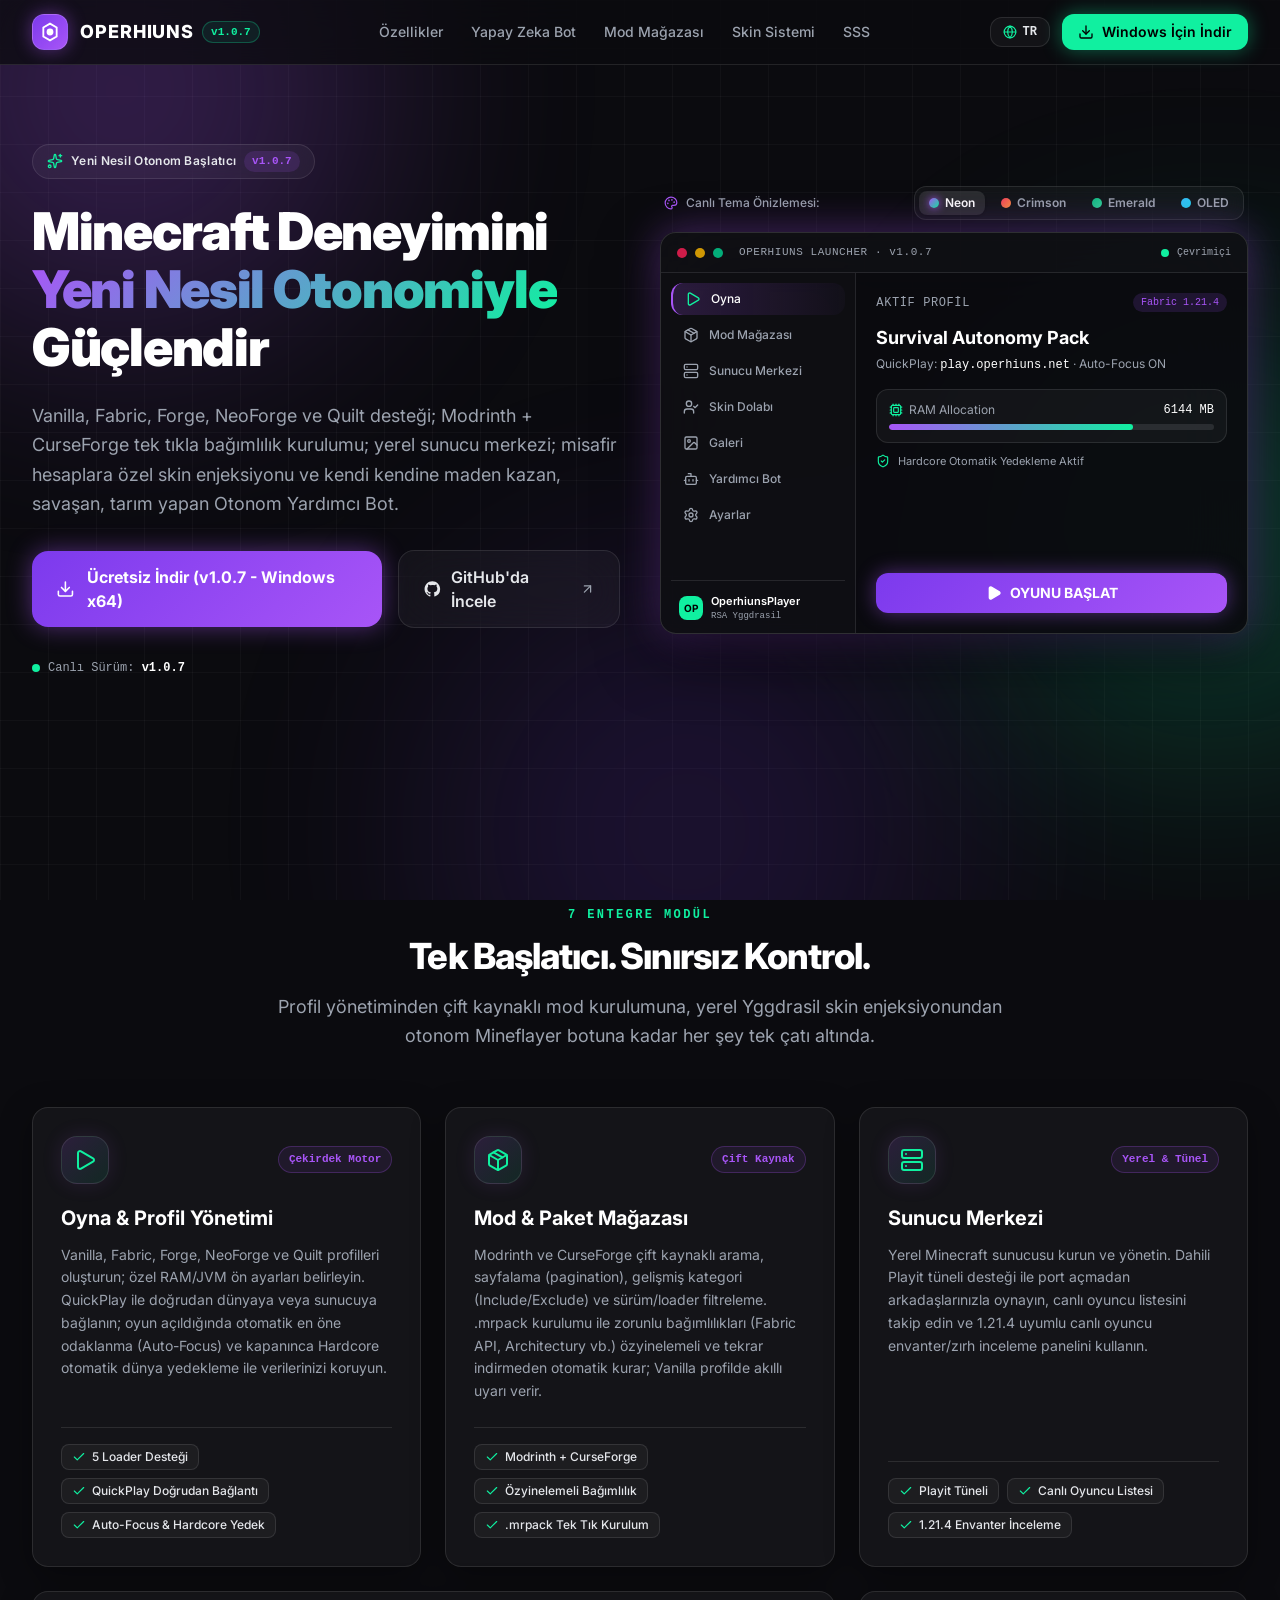
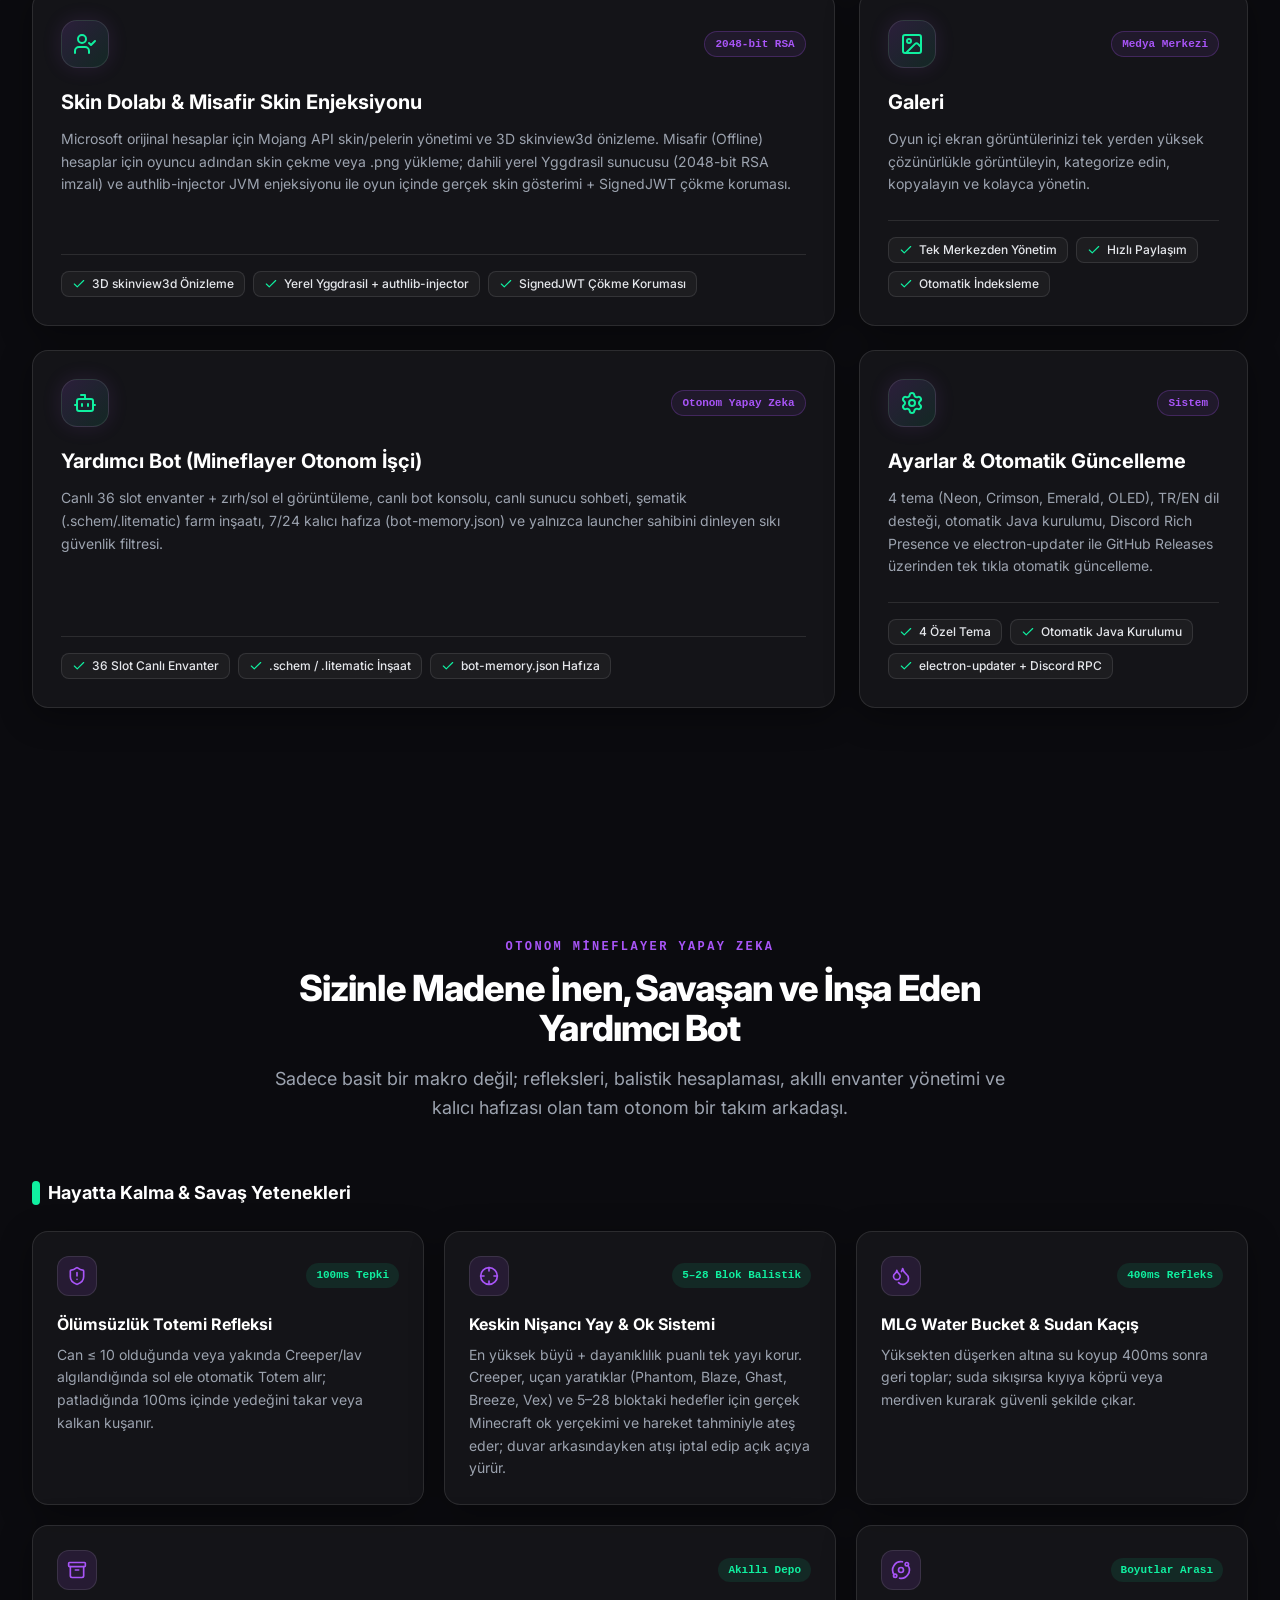
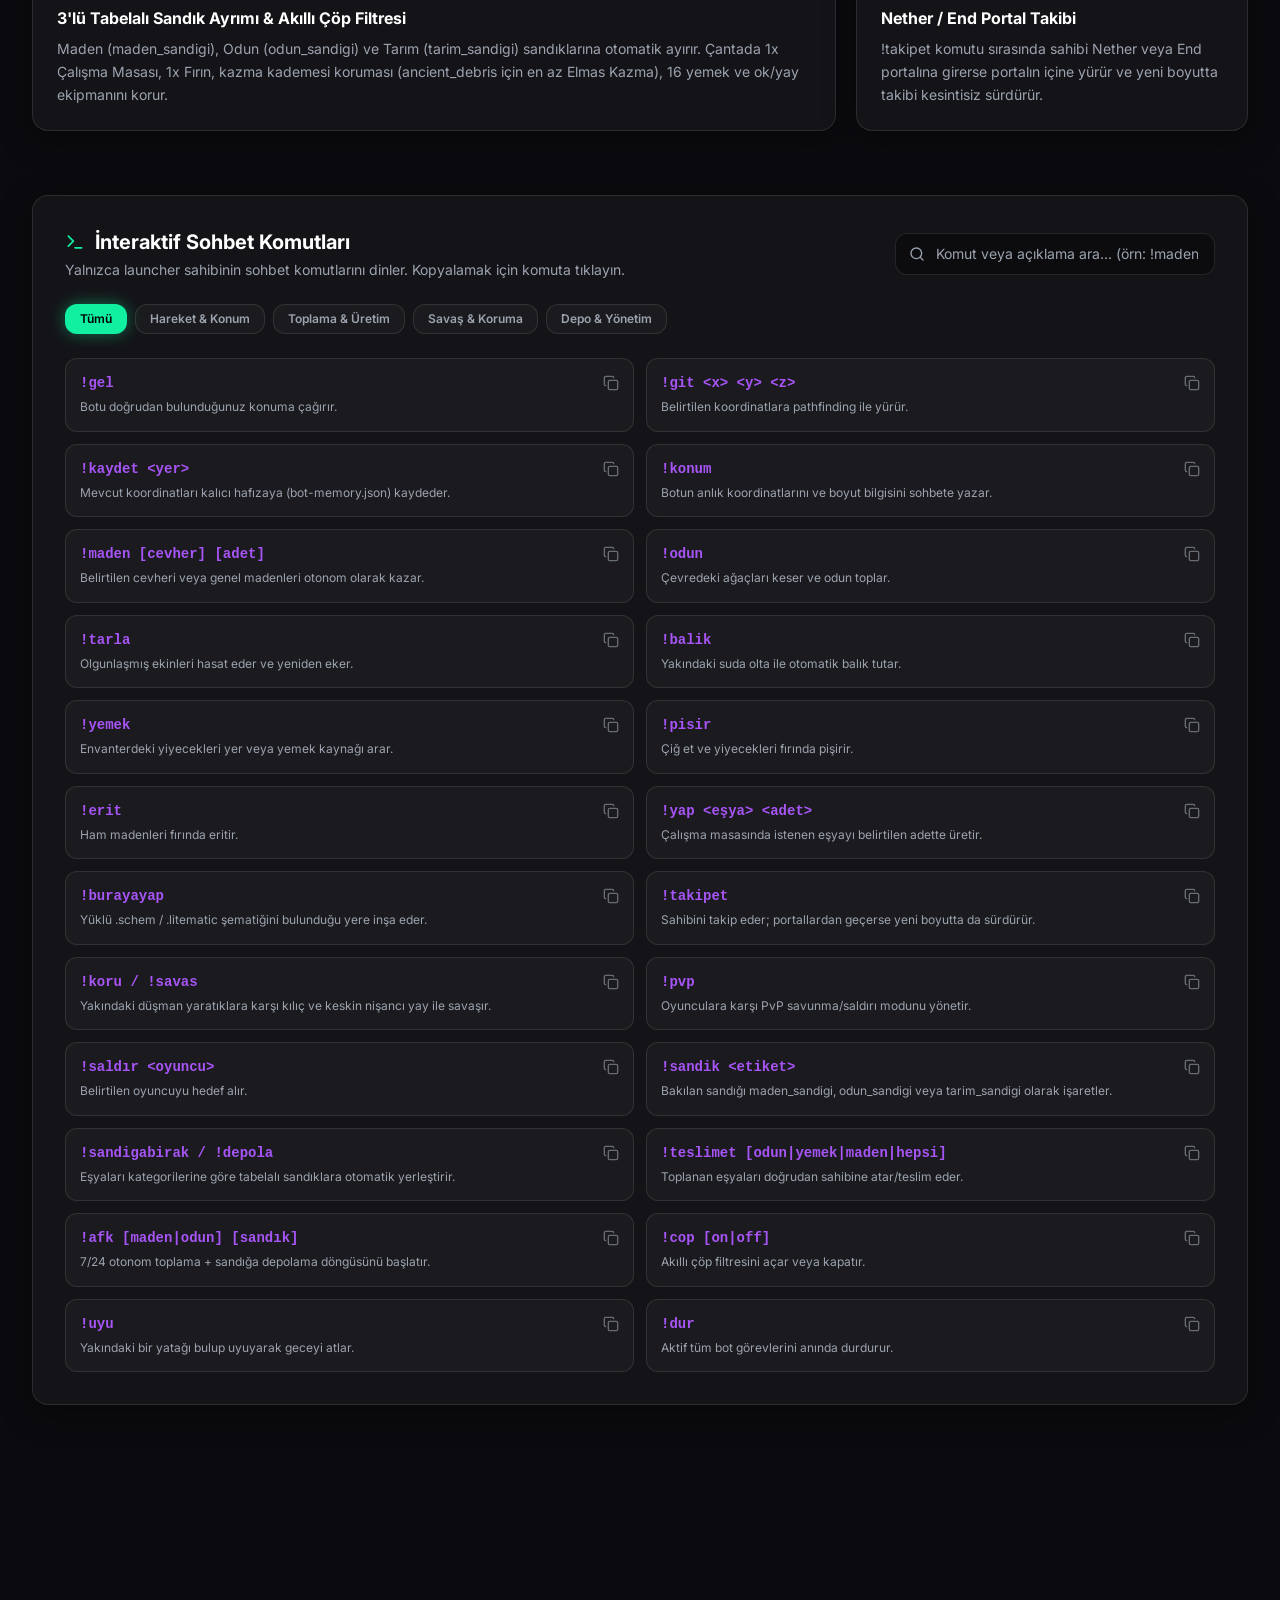
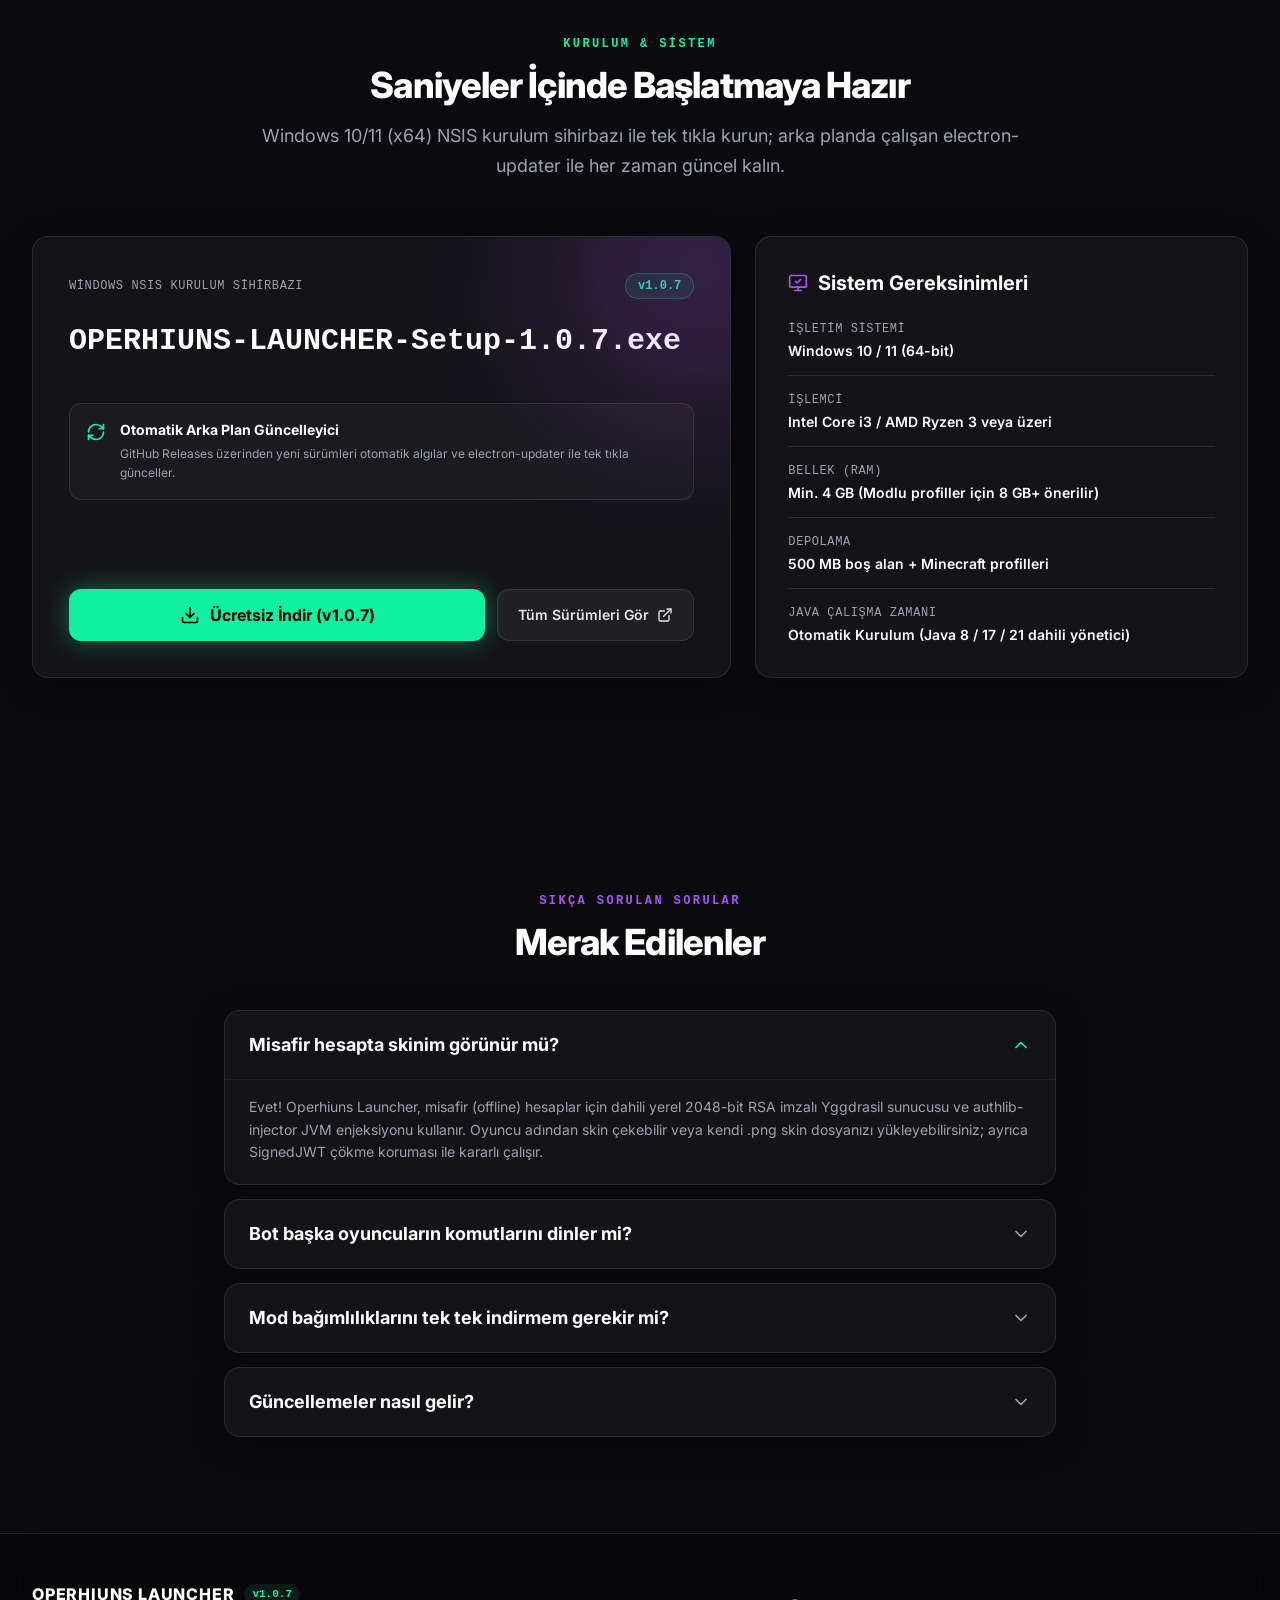
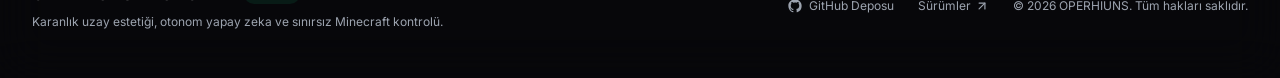
==== index.html @ 1cadab20 "Add files via upload" ====
<!doctype html>
<html lang="tr" class="dark scroll-smooth">
  <head>
    <meta charset="UTF-8" />
    <meta name="viewport" content="width=device-width, initial-scale=1.0" />
    <title>OPERHIUNS LAUNCHER v1.0.7 — Yeni Nesil Otonom Minecraft Başlatıcısı</title>
    <meta
      name="description"
      content="Vanilla, Fabric, Forge, NeoForge ve Quilt desteği; Modrinth + CurseForge tek tıkla kurulum; misafir skin enjeksiyonu ve otonom Mineflayer Yardımcı Bot."
    />
    <link rel="preconnect" href="https://fonts.googleapis.com" />
    <link rel="preconnect" href="https://fonts.gstatic.com" crossorigin />
    <link
      href="https://fonts.googleapis.com/css2?family=Inter:wght@400;500;600;700;800;900&family=JetBrains+Mono:wght@400;500;600;700&display=swap"
      rel="stylesheet"
    />
    <link
      rel="icon"
      type="image/svg+xml"
      href="data:image/svg+xml,<svg xmlns='http://www.w3.org/2000/svg' viewBox='0 0 64 64'><defs><linearGradient id='g' x1='0' y1='0' x2='1' y2='1'><stop offset='0%' stop-color='%237C3AED'/><stop offset='100%' stop-color='%2310F0A0'/></linearGradient></defs><rect width='64' height='64' rx='16' fill='%230B0B0F'/><path d='M32 12L50 22v20L32 52 14 42V22z' fill='none' stroke='url(%23g)' stroke-width='4'/><circle cx='32' cy='32' r='7' fill='%2310F0A0'/></svg>"
    />
    <script type="module" crossorigin src="./assets/index-CGaHD-RI.js"></script>
    <link rel="stylesheet" crossorigin href="./assets/index-538qF5gx.css">
  </head>
  <body class="bg-[#0B0B0F] text-[#E5E7EB] antialiased selection:bg-[#A855F7]/30 selection:text-white">
    <div id="root"></div>
  </body>
</html>
---- assets/index-538qF5gx.css ----
/*! tailwindcss v4.3.5 | MIT License | https://tailwindcss.com */
@layer properties{@supports (((-webkit-hyphens:none)) and (not (margin-trim:block))) or ((-moz-orient:inline) and (not (color:rgb(from red r g b)))){*,:before,:after,::backdrop{--tw-translate-x:0;--tw-translate-y:0;--tw-translate-z:0;--tw-rotate-x:initial;--tw-rotate-y:initial;--tw-rotate-z:initial;--tw-skew-x:initial;--tw-skew-y:initial;--tw-space-y-reverse:0;--tw-border-style:solid;--tw-leading:initial;--tw-font-weight:initial;--tw-tracking:initial;--tw-shadow:0 0 #0000;--tw-shadow-color:initial;--tw-shadow-alpha:100%;--tw-inset-shadow:0 0 #0000;--tw-inset-shadow-color:initial;--tw-inset-shadow-alpha:100%;--tw-ring-color:initial;--tw-ring-shadow:0 0 #0000;--tw-inset-ring-color:initial;--tw-inset-ring-shadow:0 0 #0000;--tw-ring-inset:initial;--tw-ring-offset-width:0px;--tw-ring-offset-color:#fff;--tw-ring-offset-shadow:0 0 #0000;--tw-blur:initial;--tw-brightness:initial;--tw-contrast:initial;--tw-grayscale:initial;--tw-hue-rotate:initial;--tw-invert:initial;--tw-opacity:initial;--tw-saturate:initial;--tw-sepia:initial;--tw-drop-shadow:initial;--tw-drop-shadow-color:initial;--tw-drop-shadow-alpha:100%;--tw-drop-shadow-size:initial;--tw-backdrop-blur:initial;--tw-backdrop-brightness:initial;--tw-backdrop-contrast:initial;--tw-backdrop-grayscale:initial;--tw-backdrop-hue-rotate:initial;--tw-backdrop-invert:initial;--tw-backdrop-opacity:initial;--tw-backdrop-saturate:initial;--tw-backdrop-sepia:initial;--tw-duration:initial;--tw-scale-x:1;--tw-scale-y:1;--tw-scale-z:1}}}@layer theme{:root,:host{--font-sans:-apple-system, BlinkMacSystemFont, "Segoe UI", Roboto, "Helvetica Neue", "Noto Sans", Arial, sans-serif, "Apple Color Emoji", "Segoe UI Emoji", "Segoe UI Symbol", "Noto Color Emoji";--font-mono:ui-monospace, SFMono-Regular, Menlo, Monaco, Consolas, "Liberation Mono", "Courier New", monospace;--color-amber-400:oklch(82.8% .189 84.429);--color-emerald-400:oklch(76.5% .177 163.223);--color-purple-500:oklch(62.7% .265 303.9);--color-rose-500:oklch(64.5% .246 16.439);--color-black:#000;--color-white:#fff;--spacing:.25rem;--container-2xl:42rem;--container-3xl:48rem;--container-4xl:56rem;--container-7xl:80rem;--text-xs:.75rem;--text-xs--line-height:calc(1 / .75);--text-sm:.875rem;--text-sm--line-height:calc(1.25 / .875);--text-base:1rem;--text-base--line-height:calc(1.5 / 1);--text-lg:1.125rem;--text-lg--line-height:calc(1.75 / 1.125);--text-xl:1.25rem;--text-xl--line-height:calc(1.75 / 1.25);--text-2xl:1.5rem;--text-2xl--line-height:calc(2 / 1.5);--text-3xl:1.875rem;--text-3xl--line-height:calc(2.25 / 1.875);--text-4xl:2.25rem;--text-4xl--line-height:calc(2.5 / 2.25);--text-5xl:3rem;--text-5xl--line-height:1;--font-weight-medium:500;--font-weight-semibold:600;--font-weight-bold:700;--font-weight-extrabold:800;--font-weight-black:900;--tracking-tight:-.025em;--tracking-wide:.025em;--tracking-wider:.05em;--leading-relaxed:1.625;--radius-lg:.5rem;--radius-xl:.75rem;--radius-2xl:1rem;--animate-pulse:pulse 2s cubic-bezier(.4, 0, .6, 1) infinite;--blur-md:12px;--blur-xl:24px;--blur-2xl:40px;--default-transition-duration:.15s;--default-transition-timing-function:cubic-bezier(.4, 0, .2, 1);--default-font-family:var(--font-sans);--default-mono-font-family:var(--font-mono)}}@layer base{*,:after,:before,::backdrop{box-sizing:border-box;border:0 solid;margin:0;padding:0}::file-selector-button{box-sizing:border-box;border:0 solid;margin:0;padding:0}html,:host{-webkit-text-size-adjust:100%;tab-size:4;line-height:1.5;font-family:var(--default-font-family,-apple-system, BlinkMacSystemFont, "Segoe UI", Roboto, "Helvetica Neue", "Noto Sans", Arial, sans-serif, "Apple Color Emoji", "Segoe UI Emoji", "Segoe UI Symbol", "Noto Color Emoji");font-feature-settings:var(--default-font-feature-settings,normal);font-variation-settings:var(--default-font-variation-settings,normal);-webkit-tap-highlight-color:transparent}hr{height:0;color:inherit;border-top-width:1px}abbr:where([title]){-webkit-text-decoration:underline dotted;text-decoration:underline dotted}h1,h2,h3,h4,h5,h6{font-size:inherit;font-weight:inherit}a{color:inherit;-webkit-text-decoration:inherit;-webkit-text-decoration:inherit;-webkit-text-decoration:inherit;-webkit-text-decoration:inherit;text-decoration:inherit}b,strong{font-weight:bolder}code,kbd,samp,pre{font-family:var(--default-mono-font-family,ui-monospace, SFMono-Regular, Menlo, Monaco, Consolas, "Liberation Mono", "Courier New", monospace);font-feature-settings:var(--default-mono-font-feature-settings,normal);font-variation-settings:var(--default-mono-font-variation-settings,normal);font-size:1em}small{font-size:80%}sub,sup{vertical-align:baseline;font-size:75%;line-height:0;position:relative}sub{bottom:-.25em}sup{top:-.5em}table{text-indent:0;border-color:inherit;border-collapse:collapse}:-moz-focusring:where(:not(iframe)){outline:auto}progress{vertical-align:baseline}summary{display:list-item}ol,ul,menu{list-style:none}img,svg,video,canvas,audio,iframe,embed,object{vertical-align:middle;display:block}img,video{max-width:100%;height:auto}button,input,select,optgroup,textarea{font:inherit;font-feature-settings:inherit;font-variation-settings:inherit;letter-spacing:inherit;color:inherit;opacity:1;background-color:#0000;border-radius:0}::file-selector-button{font:inherit;font-feature-settings:inherit;font-variation-settings:inherit;letter-spacing:inherit;color:inherit;opacity:1;background-color:#0000;border-radius:0}:where(select:is([multiple],[size])) optgroup{font-weight:bolder}:where(select:is([multiple],[size])) optgroup option{padding-inline-start:20px}::file-selector-button{margin-inline-end:4px}::placeholder{opacity:1}@supports (not ((-webkit-appearance:-apple-pay-button))) or (contain-intrinsic-size:1px){::placeholder{color:currentColor}@supports (color:color-mix(in lab, red, red)){::placeholder{color:color-mix(in oklab, currentcolor 50%, transparent)}}}textarea{resize:vertical}::-webkit-search-decoration{-webkit-appearance:none}::-webkit-date-and-time-value{min-height:1lh;text-align:inherit}::-webkit-datetime-edit{display:inline-flex}::-webkit-datetime-edit-fields-wrapper{padding:0}::-webkit-datetime-edit{padding-block:0}::-webkit-datetime-edit-year-field{padding-block:0}::-webkit-datetime-edit-month-field{padding-block:0}::-webkit-datetime-edit-day-field{padding-block:0}::-webkit-datetime-edit-hour-field{padding-block:0}::-webkit-datetime-edit-minute-field{padding-block:0}::-webkit-datetime-edit-second-field{padding-block:0}::-webkit-datetime-edit-millisecond-field{padding-block:0}::-webkit-datetime-edit-meridiem-field{padding-block:0}::-webkit-calendar-picker-indicator{line-height:1}:-moz-ui-invalid{box-shadow:none}button,input:where([type=button],[type=reset],[type=submit]){appearance:button}::file-selector-button{appearance:button}::-webkit-inner-spin-button{height:auto}::-webkit-outer-spin-button{height:auto}[hidden]:where(:not([hidden=until-found])){display:none!important}:root{--lightningcss-light: ;--lightningcss-dark:initial;color-scheme:dark;font-family:Inter,Segoe UI,system-ui,-apple-system,sans-serif}code,pre,.font-mono{font-family:JetBrains Mono,ui-monospace,SFMono-Regular,Menlo,Monaco,Consolas,monospace}body{color:#e5e7eb;background-color:#0b0b0f;overflow-x:hidden}}@layer components;@layer utilities{.pointer-events-none{pointer-events:none}.visible{visibility:visible}.absolute{position:absolute}.fixed{position:fixed}.relative{position:relative}.inset-0{inset:0}.inset-x-0{inset-inline:0}.-top-24{top:calc(var(--spacing) * -24)}.-top-40{top:calc(var(--spacing) * -40)}.top-0{top:0}.top-1\/2{top:50%}.top-1\/3{top:33.3333%}.-right-24{right:calc(var(--spacing) * -24)}.-right-40{right:calc(var(--spacing) * -40)}.-bottom-48{bottom:calc(var(--spacing) * -48)}.-left-32{left:calc(var(--spacing) * -32)}.left-1\/3{left:33.3333%}.left-3\.5{left:calc(var(--spacing) * 3.5)}.z-0{z-index:0}.z-10{z-index:10}.z-50{z-index:50}.col-span-4{grid-column:span 4/span 4}.col-span-8{grid-column:span 8/span 8}.mx-auto{margin-inline:auto}.mt-0\.5{margin-top:calc(var(--spacing) * .5)}.mt-1{margin-top:var(--spacing)}.mt-2{margin-top:calc(var(--spacing) * 2)}.mt-3{margin-top:calc(var(--spacing) * 3)}.mt-4{margin-top:calc(var(--spacing) * 4)}.mt-auto{margin-top:auto}.mb-1{margin-bottom:var(--spacing)}.mb-1\.5{margin-bottom:calc(var(--spacing) * 1.5)}.mb-2{margin-bottom:calc(var(--spacing) * 2)}.mb-3{margin-bottom:calc(var(--spacing) * 3)}.mb-4{margin-bottom:calc(var(--spacing) * 4)}.mb-5{margin-bottom:calc(var(--spacing) * 5)}.mb-6{margin-bottom:calc(var(--spacing) * 6)}.mb-8{margin-bottom:calc(var(--spacing) * 8)}.mb-12{margin-bottom:calc(var(--spacing) * 12)}.mb-14{margin-bottom:calc(var(--spacing) * 14)}.mb-16{margin-bottom:calc(var(--spacing) * 16)}.ml-2{margin-left:calc(var(--spacing) * 2)}.block{display:block}.flex{display:flex}.grid{display:grid}.hidden{display:none}.inline-flex{display:inline-flex}.h-1\.5{height:calc(var(--spacing) * 1.5)}.h-2{height:calc(var(--spacing) * 2)}.h-2\.5{height:calc(var(--spacing) * 2.5)}.h-3\.5{height:calc(var(--spacing) * 3.5)}.h-4{height:calc(var(--spacing) * 4)}.h-5{height:calc(var(--spacing) * 5)}.h-6{height:calc(var(--spacing) * 6)}.h-9{height:calc(var(--spacing) * 9)}.h-10{height:calc(var(--spacing) * 10)}.h-12{height:calc(var(--spacing) * 12)}.h-16{height:calc(var(--spacing) * 16)}.h-64{height:calc(var(--spacing) * 64)}.h-\[460px\]{height:460px}.h-\[500px\]{height:500px}.h-\[520px\]{height:520px}.h-full{height:100%}.min-h-\[360px\]{min-height:360px}.min-h-screen{min-height:100vh}.w-2{width:calc(var(--spacing) * 2)}.w-2\.5{width:calc(var(--spacing) * 2.5)}.w-3\.5{width:calc(var(--spacing) * 3.5)}.w-3\/4{width:75%}.w-4{width:calc(var(--spacing) * 4)}.w-5{width:calc(var(--spacing) * 5)}.w-6{width:calc(var(--spacing) * 6)}.w-9{width:calc(var(--spacing) * 9)}.w-10{width:calc(var(--spacing) * 10)}.w-12{width:calc(var(--spacing) * 12)}.w-64{width:calc(var(--spacing) * 64)}.w-\[460px\]{width:460px}.w-\[500px\]{width:500px}.w-\[520px\]{width:520px}.w-full{width:100%}.max-w-2xl{max-width:var(--container-2xl)}.max-w-3xl{max-width:var(--container-3xl)}.max-w-4xl{max-width:var(--container-4xl)}.max-w-7xl{max-width:var(--container-7xl)}.min-w-0{min-width:0}.flex-1{flex:1}.shrink-0{flex-shrink:0}.-translate-y-1\/2{--tw-translate-y:calc(calc(1 / 2 * 100%) * -1);translate:var(--tw-translate-x) var(--tw-translate-y)}.rotate-180{rotate:180deg}.transform{transform:var(--tw-rotate-x, ) var(--tw-rotate-y, ) var(--tw-rotate-z, ) var(--tw-skew-x, ) var(--tw-skew-y, )}.animate-pulse{animation:var(--animate-pulse)}.cursor-pointer{cursor:pointer}.scroll-mt-16{scroll-margin-top:calc(var(--spacing) * 16)}.scroll-mt-24{scroll-margin-top:calc(var(--spacing) * 24)}.grid-cols-1{grid-template-columns:repeat(1,minmax(0,1fr))}.grid-cols-2{grid-template-columns:repeat(2,minmax(0,1fr))}.grid-cols-12{grid-template-columns:repeat(12,minmax(0,1fr))}.flex-col{flex-direction:column}.flex-wrap{flex-wrap:wrap}.items-center{align-items:center}.items-start{align-items:flex-start}.items-stretch{align-items:stretch}.justify-between{justify-content:space-between}.justify-center{justify-content:center}.gap-1{gap:var(--spacing)}.gap-1\.5{gap:calc(var(--spacing) * 1.5)}.gap-2{gap:calc(var(--spacing) * 2)}.gap-2\.5{gap:calc(var(--spacing) * 2.5)}.gap-3{gap:calc(var(--spacing) * 3)}.gap-3\.5{gap:calc(var(--spacing) * 3.5)}.gap-4{gap:calc(var(--spacing) * 4)}.gap-5{gap:calc(var(--spacing) * 5)}.gap-6{gap:calc(var(--spacing) * 6)}.gap-7{gap:calc(var(--spacing) * 7)}.gap-12{gap:calc(var(--spacing) * 12)}:where(.space-y-1>:not(:last-child)){--tw-space-y-reverse:0;margin-block-start:calc(var(--spacing) * var(--tw-space-y-reverse));margin-block-end:calc(var(--spacing) * calc(1 - var(--tw-space-y-reverse)))}:where(.space-y-1\.5>:not(:last-child)){--tw-space-y-reverse:0;margin-block-start:calc(calc(var(--spacing) * 1.5) * var(--tw-space-y-reverse));margin-block-end:calc(calc(var(--spacing) * 1.5) * calc(1 - var(--tw-space-y-reverse)))}:where(.space-y-2>:not(:last-child)){--tw-space-y-reverse:0;margin-block-start:calc(calc(var(--spacing) * 2) * var(--tw-space-y-reverse));margin-block-end:calc(calc(var(--spacing) * 2) * calc(1 - var(--tw-space-y-reverse)))}:where(.space-y-2\.5>:not(:last-child)){--tw-space-y-reverse:0;margin-block-start:calc(calc(var(--spacing) * 2.5) * var(--tw-space-y-reverse));margin-block-end:calc(calc(var(--spacing) * 2.5) * calc(1 - var(--tw-space-y-reverse)))}:where(.space-y-3>:not(:last-child)){--tw-space-y-reverse:0;margin-block-start:calc(calc(var(--spacing) * 3) * var(--tw-space-y-reverse));margin-block-end:calc(calc(var(--spacing) * 3) * calc(1 - var(--tw-space-y-reverse)))}:where(.space-y-3\.5>:not(:last-child)){--tw-space-y-reverse:0;margin-block-start:calc(calc(var(--spacing) * 3.5) * var(--tw-space-y-reverse));margin-block-end:calc(calc(var(--spacing) * 3.5) * calc(1 - var(--tw-space-y-reverse)))}:where(.space-y-4>:not(:last-child)){--tw-space-y-reverse:0;margin-block-start:calc(calc(var(--spacing) * 4) * var(--tw-space-y-reverse));margin-block-end:calc(calc(var(--spacing) * 4) * calc(1 - var(--tw-space-y-reverse)))}:where(.space-y-6>:not(:last-child)){--tw-space-y-reverse:0;margin-block-start:calc(calc(var(--spacing) * 6) * var(--tw-space-y-reverse));margin-block-end:calc(calc(var(--spacing) * 6) * calc(1 - var(--tw-space-y-reverse)))}.gap-x-6{column-gap:calc(var(--spacing) * 6)}.gap-y-2{row-gap:calc(var(--spacing) * 2)}.truncate{text-overflow:ellipsis;white-space:nowrap;overflow:hidden}.overflow-hidden{overflow:hidden}.scroll-smooth{scroll-behavior:smooth}.rounded{border-radius:.25rem}.rounded-2xl{border-radius:var(--radius-2xl)}.rounded-full{border-radius:2147483647px}.rounded-lg{border-radius:var(--radius-lg)}.rounded-xl{border-radius:var(--radius-xl)}.border{border-style:var(--tw-border-style);border-width:1px}.border-t{border-top-style:var(--tw-border-style);border-top-width:1px}.border-r{border-right-style:var(--tw-border-style);border-right-width:1px}.border-b{border-bottom-style:var(--tw-border-style);border-bottom-width:1px}.border-transparent{border-color:#0000}.border-white\/5{border-color:#ffffff0d}@supports (color:color-mix(in lab, red, red)){.border-white\/5{border-color:color-mix(in oklab, var(--color-white) 5%, transparent)}}.border-white\/10{border-color:#ffffff1a}@supports (color:color-mix(in lab, red, red)){.border-white\/10{border-color:color-mix(in oklab, var(--color-white) 10%, transparent)}}.border-white\/15{border-color:#ffffff26}@supports (color:color-mix(in lab, red, red)){.border-white\/15{border-color:color-mix(in oklab, var(--color-white) 15%, transparent)}}.bg-\[\#0B0B0F\]{background-color:#0b0b0f}.bg-\[\#0B0B0F\]\/75{background-color:oklab(15.1545% .00225294 -.00821338/.75)}.bg-\[\#0B0B0F\]\/95{background-color:oklab(15.1545% .00225294 -.00821338/.95)}.bg-amber-400\/80{background-color:#fcbb00cc}@supports (color:color-mix(in lab, red, red)){.bg-amber-400\/80{background-color:color-mix(in oklab, var(--color-amber-400) 80%, transparent)}}.bg-black\/30{background-color:#0000004d}@supports (color:color-mix(in lab, red, red)){.bg-black\/30{background-color:color-mix(in oklab, var(--color-black) 30%, transparent)}}.bg-black\/40{background-color:#0006}@supports (color:color-mix(in lab, red, red)){.bg-black\/40{background-color:color-mix(in oklab, var(--color-black) 40%, transparent)}}.bg-black\/50{background-color:#00000080}@supports (color:color-mix(in lab, red, red)){.bg-black\/50{background-color:color-mix(in oklab, var(--color-black) 50%, transparent)}}.bg-emerald-400\/80{background-color:#00d294cc}@supports (color:color-mix(in lab, red, red)){.bg-emerald-400\/80{background-color:color-mix(in oklab, var(--color-emerald-400) 80%, transparent)}}.bg-rose-500\/80{background-color:#ff2357cc}@supports (color:color-mix(in lab, red, red)){.bg-rose-500\/80{background-color:color-mix(in oklab, var(--color-rose-500) 80%, transparent)}}.bg-white\/10{background-color:#ffffff1a}@supports (color:color-mix(in lab, red, red)){.bg-white\/10{background-color:color-mix(in oklab, var(--color-white) 10%, transparent)}}.bg-white\/\[0\.02\]{background-color:#ffffff05}@supports (color:color-mix(in lab, red, red)){.bg-white\/\[0\.02\]{background-color:color-mix(in oklab, var(--color-white) 2%, transparent)}}.bg-white\/\[0\.03\]{background-color:#ffffff08}@supports (color:color-mix(in lab, red, red)){.bg-white\/\[0\.03\]{background-color:color-mix(in oklab, var(--color-white) 3%, transparent)}}.bg-white\/\[0\.04\]{background-color:#ffffff0a}@supports (color:color-mix(in lab, red, red)){.bg-white\/\[0\.04\]{background-color:color-mix(in oklab, var(--color-white) 4%, transparent)}}.bg-white\/\[0\.05\]{background-color:#ffffff0d}@supports (color:color-mix(in lab, red, red)){.bg-white\/\[0\.05\]{background-color:color-mix(in oklab, var(--color-white) 5%, transparent)}}.bg-white\/\[0\.015\]{background-color:#ffffff04}@supports (color:color-mix(in lab, red, red)){.bg-white\/\[0\.015\]{background-color:color-mix(in oklab, var(--color-white) 1.5%, transparent)}}.bg-clip-text{-webkit-background-clip:text;background-clip:text}.fill-current{fill:currentColor}.p-1{padding:var(--spacing)}.p-2{padding:calc(var(--spacing) * 2)}.p-2\.5{padding:calc(var(--spacing) * 2.5)}.p-3{padding:calc(var(--spacing) * 3)}.p-3\.5{padding:calc(var(--spacing) * 3.5)}.p-4{padding:calc(var(--spacing) * 4)}.p-6{padding:calc(var(--spacing) * 6)}.p-7{padding:calc(var(--spacing) * 7)}.px-1{padding-inline:var(--spacing)}.px-2{padding-inline:calc(var(--spacing) * 2)}.px-2\.5{padding-inline:calc(var(--spacing) * 2.5)}.px-3{padding-inline:calc(var(--spacing) * 3)}.px-3\.5{padding-inline:calc(var(--spacing) * 3.5)}.px-4{padding-inline:calc(var(--spacing) * 4)}.px-5{padding-inline:calc(var(--spacing) * 5)}.px-6{padding-inline:calc(var(--spacing) * 6)}.py-0\.5{padding-block:calc(var(--spacing) * .5)}.py-1{padding-block:var(--spacing)}.py-1\.5{padding-block:calc(var(--spacing) * 1.5)}.py-2{padding-block:calc(var(--spacing) * 2)}.py-2\.5{padding-block:calc(var(--spacing) * 2.5)}.py-3\.5{padding-block:calc(var(--spacing) * 3.5)}.py-4{padding-block:calc(var(--spacing) * 4)}.py-5{padding-block:calc(var(--spacing) * 5)}.py-10{padding-block:calc(var(--spacing) * 10)}.py-12{padding-block:calc(var(--spacing) * 12)}.py-20{padding-block:calc(var(--spacing) * 20)}.pt-0\.5{padding-top:calc(var(--spacing) * .5)}.pt-2{padding-top:calc(var(--spacing) * 2)}.pt-3{padding-top:calc(var(--spacing) * 3)}.pt-4{padding-top:calc(var(--spacing) * 4)}.pt-28{padding-top:calc(var(--spacing) * 28)}.pr-4{padding-right:calc(var(--spacing) * 4)}.pb-3\.5{padding-bottom:calc(var(--spacing) * 3.5)}.pb-5{padding-bottom:calc(var(--spacing) * 5)}.pb-20{padding-bottom:calc(var(--spacing) * 20)}.pl-10{padding-left:calc(var(--spacing) * 10)}.text-center{text-align:center}.text-left{text-align:left}.font-mono{font-family:var(--font-mono)}.text-2xl{font-size:var(--text-2xl);line-height:var(--tw-leading,var(--text-2xl--line-height))}.text-3xl{font-size:var(--text-3xl);line-height:var(--tw-leading,var(--text-3xl--line-height))}.text-base{font-size:var(--text-base);line-height:var(--tw-leading,var(--text-base--line-height))}.text-lg{font-size:var(--text-lg);line-height:var(--tw-leading,var(--text-lg--line-height))}.text-sm{font-size:var(--text-sm);line-height:var(--tw-leading,var(--text-sm--line-height))}.text-xl{font-size:var(--text-xl);line-height:var(--tw-leading,var(--text-xl--line-height))}.text-xs{font-size:var(--text-xs);line-height:var(--tw-leading,var(--text-xs--line-height))}.text-\[9px\]{font-size:9px}.text-\[10px\]{font-size:10px}.text-\[11px\]{font-size:11px}.leading-\[1\.12\]{--tw-leading:1.12;line-height:1.12}.leading-relaxed{--tw-leading:var(--leading-relaxed);line-height:var(--leading-relaxed)}.font-black{--tw-font-weight:var(--font-weight-black);font-weight:var(--font-weight-black)}.font-bold{--tw-font-weight:var(--font-weight-bold);font-weight:var(--font-weight-bold)}.font-extrabold{--tw-font-weight:var(--font-weight-extrabold);font-weight:var(--font-weight-extrabold)}.font-medium{--tw-font-weight:var(--font-weight-medium);font-weight:var(--font-weight-medium)}.font-semibold{--tw-font-weight:var(--font-weight-semibold);font-weight:var(--font-weight-semibold)}.tracking-\[0\.2em\]{--tw-tracking:.2em;letter-spacing:.2em}.tracking-tight{--tw-tracking:var(--tracking-tight);letter-spacing:var(--tracking-tight)}.tracking-wide{--tw-tracking:var(--tracking-wide);letter-spacing:var(--tracking-wide)}.tracking-wider{--tw-tracking:var(--tracking-wider);letter-spacing:var(--tracking-wider)}.break-all{word-break:break-all}.text-\[\#9CA3AF\]{color:#9ca3af}.text-\[\#E5E7EB\]{color:#e5e7eb}.text-black{color:var(--color-black)}.text-transparent{color:#0000}.text-white{color:var(--color-white)}.uppercase{text-transform:uppercase}.antialiased{-webkit-font-smoothing:antialiased;-moz-osx-font-smoothing:grayscale}.placeholder-\[\#9CA3AF\]::placeholder{color:#9ca3af}.opacity-15{opacity:.15}.opacity-20{opacity:.2}.opacity-25{opacity:.25}.opacity-30{opacity:.3}.opacity-60{opacity:.6}.shadow-sm{--tw-shadow:0 1px 3px 0 var(--tw-shadow-color,#0000001a), 0 1px 2px -1px var(--tw-shadow-color,#0000001a);box-shadow:var(--tw-inset-shadow), var(--tw-inset-ring-shadow), var(--tw-ring-offset-shadow), var(--tw-ring-shadow), var(--tw-shadow)}.blur-\[90px\]{--tw-blur:blur(90px);filter:var(--tw-blur, ) var(--tw-brightness, ) var(--tw-contrast, ) var(--tw-grayscale, ) var(--tw-hue-rotate, ) var(--tw-invert, ) var(--tw-saturate, ) var(--tw-sepia, ) var(--tw-drop-shadow, )}.blur-\[120px\]{--tw-blur:blur(120px);filter:var(--tw-blur, ) var(--tw-brightness, ) var(--tw-contrast, ) var(--tw-grayscale, ) var(--tw-hue-rotate, ) var(--tw-invert, ) var(--tw-saturate, ) var(--tw-sepia, ) var(--tw-drop-shadow, )}.filter{filter:var(--tw-blur, ) var(--tw-brightness, ) var(--tw-contrast, ) var(--tw-grayscale, ) var(--tw-hue-rotate, ) var(--tw-invert, ) var(--tw-saturate, ) var(--tw-sepia, ) var(--tw-drop-shadow, )}.backdrop-blur-2xl{--tw-backdrop-blur:blur(var(--blur-2xl));-webkit-backdrop-filter:var(--tw-backdrop-blur, ) var(--tw-backdrop-brightness, ) var(--tw-backdrop-contrast, ) var(--tw-backdrop-grayscale, ) var(--tw-backdrop-hue-rotate, ) var(--tw-backdrop-invert, ) var(--tw-backdrop-opacity, ) var(--tw-backdrop-saturate, ) var(--tw-backdrop-sepia, );backdrop-filter:var(--tw-backdrop-blur, ) var(--tw-backdrop-brightness, ) var(--tw-backdrop-contrast, ) var(--tw-backdrop-grayscale, ) var(--tw-backdrop-hue-rotate, ) var(--tw-backdrop-invert, ) var(--tw-backdrop-opacity, ) var(--tw-backdrop-saturate, ) var(--tw-backdrop-sepia, )}.backdrop-blur-md{--tw-backdrop-blur:blur(var(--blur-md));-webkit-backdrop-filter:var(--tw-backdrop-blur, ) var(--tw-backdrop-brightness, ) var(--tw-backdrop-contrast, ) var(--tw-backdrop-grayscale, ) var(--tw-backdrop-hue-rotate, ) var(--tw-backdrop-invert, ) var(--tw-backdrop-opacity, ) var(--tw-backdrop-saturate, ) var(--tw-backdrop-sepia, );backdrop-filter:var(--tw-backdrop-blur, ) var(--tw-backdrop-brightness, ) var(--tw-backdrop-contrast, ) var(--tw-backdrop-grayscale, ) var(--tw-backdrop-hue-rotate, ) var(--tw-backdrop-invert, ) var(--tw-backdrop-opacity, ) var(--tw-backdrop-saturate, ) var(--tw-backdrop-sepia, )}.backdrop-blur-xl{--tw-backdrop-blur:blur(var(--blur-xl));-webkit-backdrop-filter:var(--tw-backdrop-blur, ) var(--tw-backdrop-brightness, ) var(--tw-backdrop-contrast, ) var(--tw-backdrop-grayscale, ) var(--tw-backdrop-hue-rotate, ) var(--tw-backdrop-invert, ) var(--tw-backdrop-opacity, ) var(--tw-backdrop-saturate, ) var(--tw-backdrop-sepia, );backdrop-filter:var(--tw-backdrop-blur, ) var(--tw-backdrop-brightness, ) var(--tw-backdrop-contrast, ) var(--tw-backdrop-grayscale, ) var(--tw-backdrop-hue-rotate, ) var(--tw-backdrop-invert, ) var(--tw-backdrop-opacity, ) var(--tw-backdrop-saturate, ) var(--tw-backdrop-sepia, )}.transition{transition-property:color,background-color,border-color,outline-color,text-decoration-color,fill,stroke,--tw-gradient-from,--tw-gradient-via,--tw-gradient-to,opacity,box-shadow,transform,translate,scale,rotate,filter,-webkit-backdrop-filter,backdrop-filter,display,content-visibility,overlay,pointer-events;transition-timing-function:var(--tw-ease,var(--default-transition-timing-function));transition-duration:var(--tw-duration,var(--default-transition-duration))}.transition-all{transition-property:all;transition-timing-function:var(--tw-ease,var(--default-transition-timing-function));transition-duration:var(--tw-duration,var(--default-transition-duration))}.transition-colors{transition-property:color,background-color,border-color,outline-color,text-decoration-color,fill,stroke,--tw-gradient-from,--tw-gradient-via,--tw-gradient-to;transition-timing-function:var(--tw-ease,var(--default-transition-timing-function));transition-duration:var(--tw-duration,var(--default-transition-duration))}.transition-transform{transition-property:transform,translate,scale,rotate;transition-timing-function:var(--tw-ease,var(--default-transition-timing-function));transition-duration:var(--tw-duration,var(--default-transition-duration))}.duration-200{--tw-duration:.2s;transition-duration:.2s}.duration-300{--tw-duration:.3s;transition-duration:.3s}.duration-500{--tw-duration:.5s;transition-duration:.5s}.duration-700{--tw-duration:.7s;transition-duration:.7s}@media (hover:hover){:is(:where(.group):hover .group-hover\:scale-105){--tw-scale-x:105%;--tw-scale-y:105%;--tw-scale-z:105%;scale:var(--tw-scale-x) var(--tw-scale-y)}:is(:where(.group):hover .group-hover\:text-white){color:var(--color-white)}:is(:where(.group):hover .group-hover\:opacity-100){opacity:1}}.selection\:bg-\[\#A855F7\]\/30 ::selection{background-color:oklab(62.6846% .129701 -.193012/.3)}.selection\:bg-\[\#A855F7\]\/30::selection{background-color:oklab(62.6846% .129701 -.193012/.3)}.selection\:bg-purple-500\/30 ::selection{background-color:#ac4bff4d}@supports (color:color-mix(in lab, red, red)){.selection\:bg-purple-500\/30 ::selection{background-color:color-mix(in oklab, var(--color-purple-500) 30%, transparent)}}.selection\:bg-purple-500\/30::selection{background-color:#ac4bff4d}@supports (color:color-mix(in lab, red, red)){.selection\:bg-purple-500\/30::selection{background-color:color-mix(in oklab, var(--color-purple-500) 30%, transparent)}}.selection\:text-white ::selection{color:var(--color-white)}.selection\:text-white::selection{color:var(--color-white)}.last\:border-none:last-child{--tw-border-style:none;border-style:none}.last\:pb-0:last-child{padding-bottom:0}@media (hover:hover){.hover\:-translate-y-1:hover{--tw-translate-y:calc(var(--spacing) * -1);translate:var(--tw-translate-x) var(--tw-translate-y)}.hover\:scale-\[1\.02\]:hover{scale:1.02}.hover\:scale-\[1\.03\]:hover{scale:1.03}.hover\:border-white\/20:hover{border-color:#fff3}@supports (color:color-mix(in lab, red, red)){.hover\:border-white\/20:hover{border-color:color-mix(in oklab, var(--color-white) 20%, transparent)}}.hover\:bg-white\/\[0\.1\]:hover{background-color:#ffffff1a}@supports (color:color-mix(in lab, red, red)){.hover\:bg-white\/\[0\.1\]:hover{background-color:color-mix(in oklab, var(--color-white) 10%, transparent)}}.hover\:bg-white\/\[0\.02\]:hover{background-color:#ffffff05}@supports (color:color-mix(in lab, red, red)){.hover\:bg-white\/\[0\.02\]:hover{background-color:color-mix(in oklab, var(--color-white) 2%, transparent)}}.hover\:bg-white\/\[0\.04\]:hover{background-color:#ffffff0a}@supports (color:color-mix(in lab, red, red)){.hover\:bg-white\/\[0\.04\]:hover{background-color:color-mix(in oklab, var(--color-white) 4%, transparent)}}.hover\:bg-white\/\[0\.06\]:hover{background-color:#ffffff0f}@supports (color:color-mix(in lab, red, red)){.hover\:bg-white\/\[0\.06\]:hover{background-color:color-mix(in oklab, var(--color-white) 6%, transparent)}}.hover\:bg-white\/\[0\.07\]:hover{background-color:#ffffff12}@supports (color:color-mix(in lab, red, red)){.hover\:bg-white\/\[0\.07\]:hover{background-color:color-mix(in oklab, var(--color-white) 7.0%, transparent)}}.hover\:bg-white\/\[0\.08\]:hover{background-color:#ffffff14}@supports (color:color-mix(in lab, red, red)){.hover\:bg-white\/\[0\.08\]:hover{background-color:color-mix(in oklab, var(--color-white) 8%, transparent)}}.hover\:text-white:hover{color:var(--color-white)}}.focus\:border-white\/30:focus{border-color:#ffffff4d}@supports (color:color-mix(in lab, red, red)){.focus\:border-white\/30:focus{border-color:color-mix(in oklab, var(--color-white) 30%, transparent)}}.focus\:outline-none:focus{--tw-outline-style:none;outline-style:none}@media (width>=40rem){.sm\:col-span-4{grid-column:span 4/span 4}.sm\:col-span-8{grid-column:span 8/span 8}.sm\:flex-row{flex-direction:row}.sm\:items-center{align-items:center}.sm\:p-5{padding:calc(var(--spacing) * 5)}.sm\:p-7{padding:calc(var(--spacing) * 7)}.sm\:p-8{padding:calc(var(--spacing) * 8)}.sm\:p-9{padding:calc(var(--spacing) * 9)}.sm\:px-6{padding-inline:calc(var(--spacing) * 6)}.sm\:text-3xl{font-size:var(--text-3xl);line-height:var(--tw-leading,var(--text-3xl--line-height))}.sm\:text-4xl{font-size:var(--text-4xl);line-height:var(--tw-leading,var(--text-4xl--line-height))}.sm\:text-5xl{font-size:var(--text-5xl);line-height:var(--tw-leading,var(--text-5xl--line-height))}.sm\:text-base{font-size:var(--text-base);line-height:var(--tw-leading,var(--text-base--line-height))}.sm\:text-lg{font-size:var(--text-lg);line-height:var(--tw-leading,var(--text-lg--line-height))}.sm\:text-sm{font-size:var(--text-sm);line-height:var(--tw-leading,var(--text-sm--line-height))}}@media (width>=48rem){.md\:col-span-2{grid-column:span 2/span 2}.md\:flex{display:flex}.md\:hidden{display:none}.md\:grid-cols-2{grid-template-columns:repeat(2,minmax(0,1fr))}.md\:flex-row{flex-direction:row}.md\:items-start{align-items:flex-start}.md\:text-left{text-align:left}}@media (width>=64rem){.lg\:col-span-2{grid-column:span 2/span 2}.lg\:col-span-5{grid-column:span 5/span 5}.lg\:col-span-6{grid-column:span 6/span 6}.lg\:col-span-7{grid-column:span 7/span 7}.lg\:flex{display:flex}.lg\:w-80{width:calc(var(--spacing) * 80)}.lg\:grid-cols-3{grid-template-columns:repeat(3,minmax(0,1fr))}.lg\:grid-cols-12{grid-template-columns:repeat(12,minmax(0,1fr))}.lg\:flex-row{flex-direction:row}.lg\:items-center{align-items:center}.lg\:gap-10{gap:calc(var(--spacing) * 10)}.lg\:px-8{padding-inline:calc(var(--spacing) * 8)}.lg\:py-24{padding-block:calc(var(--spacing) * 24)}.lg\:py-28{padding-block:calc(var(--spacing) * 28)}.lg\:pt-36{padding-top:calc(var(--spacing) * 36)}.lg\:pb-28{padding-bottom:calc(var(--spacing) * 28)}.lg\:text-\[52px\]{font-size:52px}}}.bg-space-grid{background-image:linear-gradient(90deg,#ffffff08 1px,#0000 1px),linear-gradient(#ffffff08 1px,#0000 1px);background-size:48px 48px}.glass-card{-webkit-backdrop-filter:blur(24px);background:#ffffff0a;border:1px solid #ffffff1a;border-radius:1rem;box-shadow:0 8px 32px #00000059}::-webkit-scrollbar{width:8px;height:8px}::-webkit-scrollbar-track{background:#0b0b0f}::-webkit-scrollbar-thumb{background:#a855f759;border-radius:9999px}::-webkit-scrollbar-thumb:hover{background:#a855f799}@property --tw-translate-x{syntax:"*";inherits:false;initial-value:0}@property --tw-translate-y{syntax:"*";inherits:false;initial-value:0}@property --tw-translate-z{syntax:"*";inherits:false;initial-value:0}@property --tw-rotate-x{syntax:"*";inherits:false}@property --tw-rotate-y{syntax:"*";inherits:false}@property --tw-rotate-z{syntax:"*";inherits:false}@property --tw-skew-x{syntax:"*";inherits:false}@property --tw-skew-y{syntax:"*";inherits:false}@property --tw-space-y-reverse{syntax:"*";inherits:false;initial-value:0}@property --tw-border-style{syntax:"*";inherits:false;initial-value:solid}@property --tw-leading{syntax:"*";inherits:false}@property --tw-font-weight{syntax:"*";inherits:false}@property --tw-tracking{syntax:"*";inherits:false}@property --tw-shadow{syntax:"*";inherits:false;initial-value:0 0 #0000}@property --tw-shadow-color{syntax:"*";inherits:false}@property --tw-shadow-alpha{syntax:"<percentage>";inherits:false;initial-value:100%}@property --tw-inset-shadow{syntax:"*";inherits:false;initial-value:0 0 #0000}@property --tw-inset-shadow-color{syntax:"*";inherits:false}@property --tw-inset-shadow-alpha{syntax:"<percentage>";inherits:false;initial-value:100%}@property --tw-ring-color{syntax:"*";inherits:false}@property --tw-ring-shadow{syntax:"*";inherits:false;initial-value:0 0 #0000}@property --tw-inset-ring-color{syntax:"*";inherits:false}@property --tw-inset-ring-shadow{syntax:"*";inherits:false;initial-value:0 0 #0000}@property --tw-ring-inset{syntax:"*";inherits:false}@property --tw-ring-offset-width{syntax:"<length>";inherits:false;initial-value:0}@property --tw-ring-offset-color{syntax:"*";inherits:false;initial-value:#fff}@property --tw-ring-offset-shadow{syntax:"*";inherits:false;initial-value:0 0 #0000}@property --tw-blur{syntax:"*";inherits:false}@property --tw-brightness{syntax:"*";inherits:false}@property --tw-contrast{syntax:"*";inherits:false}@property --tw-grayscale{syntax:"*";inherits:false}@property --tw-hue-rotate{syntax:"*";inherits:false}@property --tw-invert{syntax:"*";inherits:false}@property --tw-opacity{syntax:"*";inherits:false}@property --tw-saturate{syntax:"*";inherits:false}@property --tw-sepia{syntax:"*";inherits:false}@property --tw-drop-shadow{syntax:"*";inherits:false}@property --tw-drop-shadow-color{syntax:"*";inherits:false}@property --tw-drop-shadow-alpha{syntax:"<percentage>";inherits:false;initial-value:100%}@property --tw-drop-shadow-size{syntax:"*";inherits:false}@property --tw-backdrop-blur{syntax:"*";inherits:false}@property --tw-backdrop-brightness{syntax:"*";inherits:false}@property --tw-backdrop-contrast{syntax:"*";inherits:false}@property --tw-backdrop-grayscale{syntax:"*";inherits:false}@property --tw-backdrop-hue-rotate{syntax:"*";inherits:false}@property --tw-backdrop-invert{syntax:"*";inherits:false}@property --tw-backdrop-opacity{syntax:"*";inherits:false}@property --tw-backdrop-saturate{syntax:"*";inherits:false}@property --tw-backdrop-sepia{syntax:"*";inherits:false}@property --tw-duration{syntax:"*";inherits:false}@property --tw-scale-x{syntax:"*";inherits:false;initial-value:1}@property --tw-scale-y{syntax:"*";inherits:false;initial-value:1}@property --tw-scale-z{syntax:"*";inherits:false;initial-value:1}@keyframes pulse{50%{opacity:.5}}
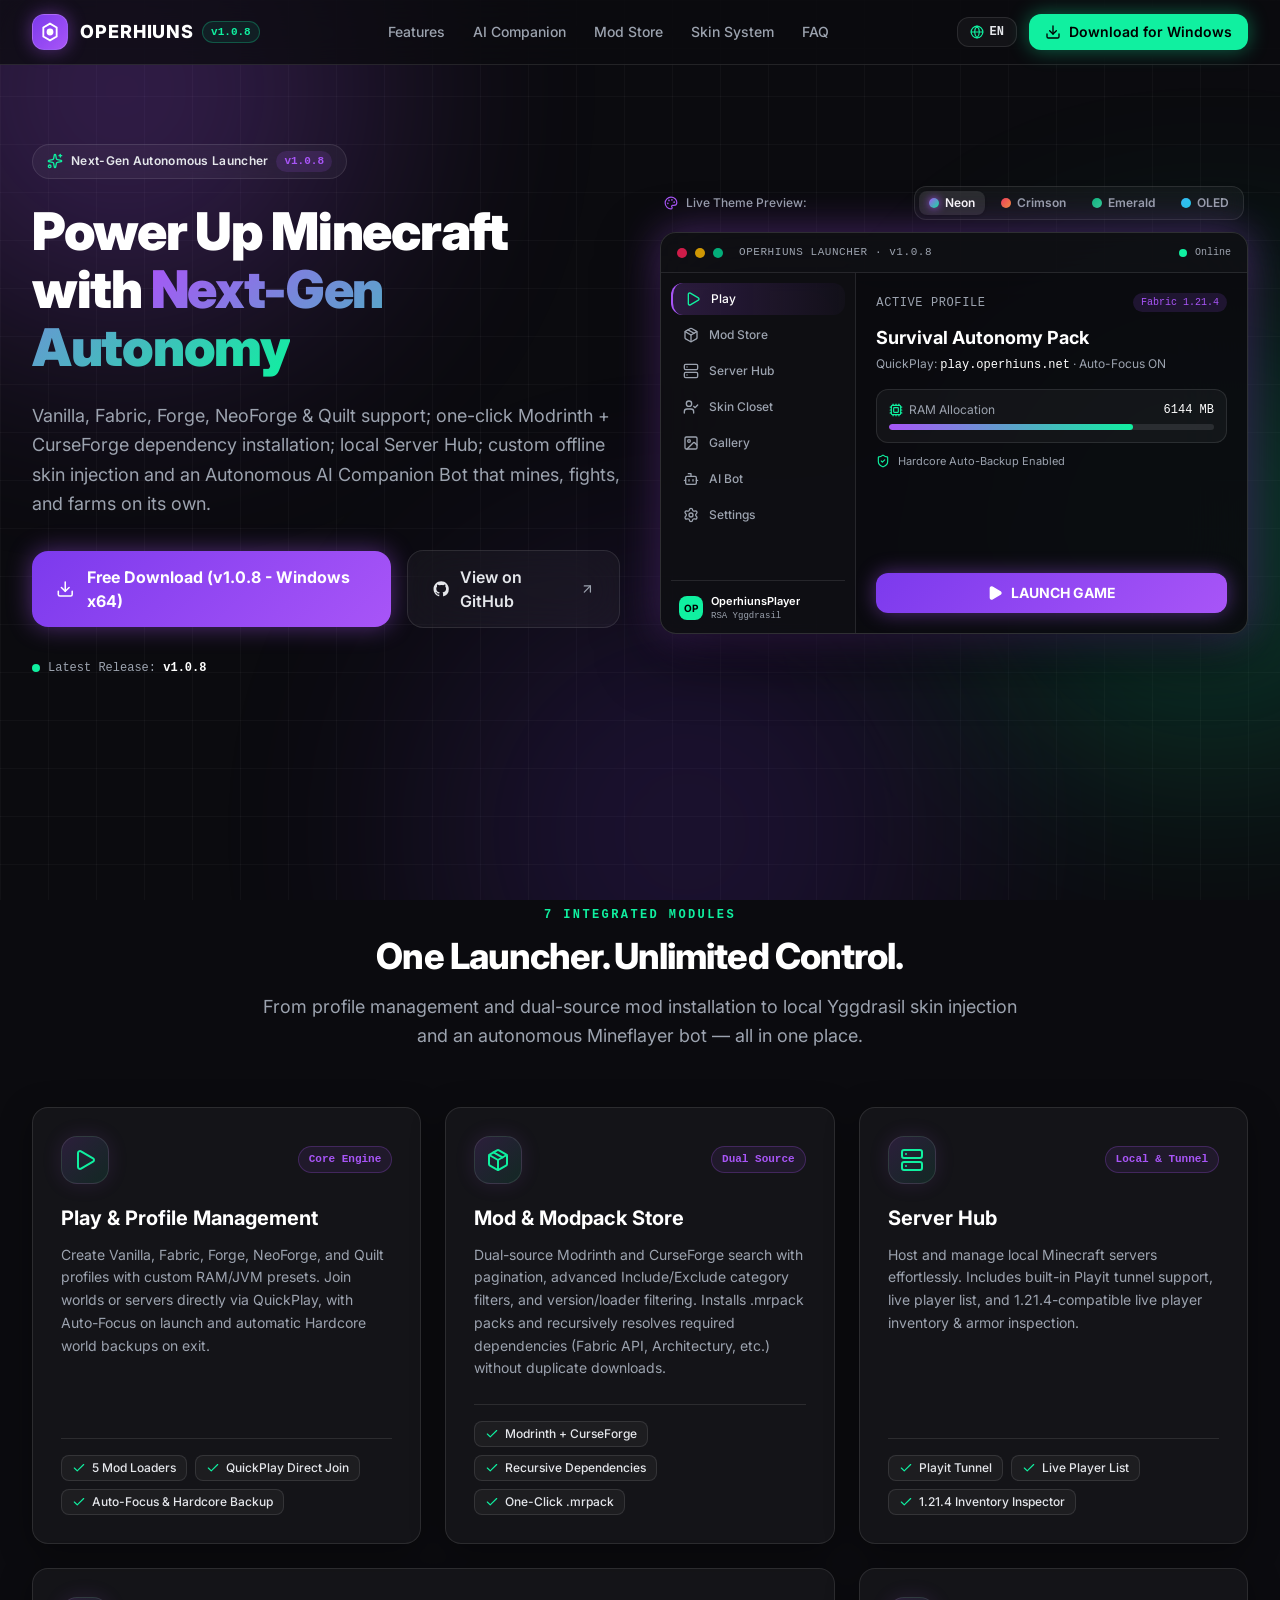
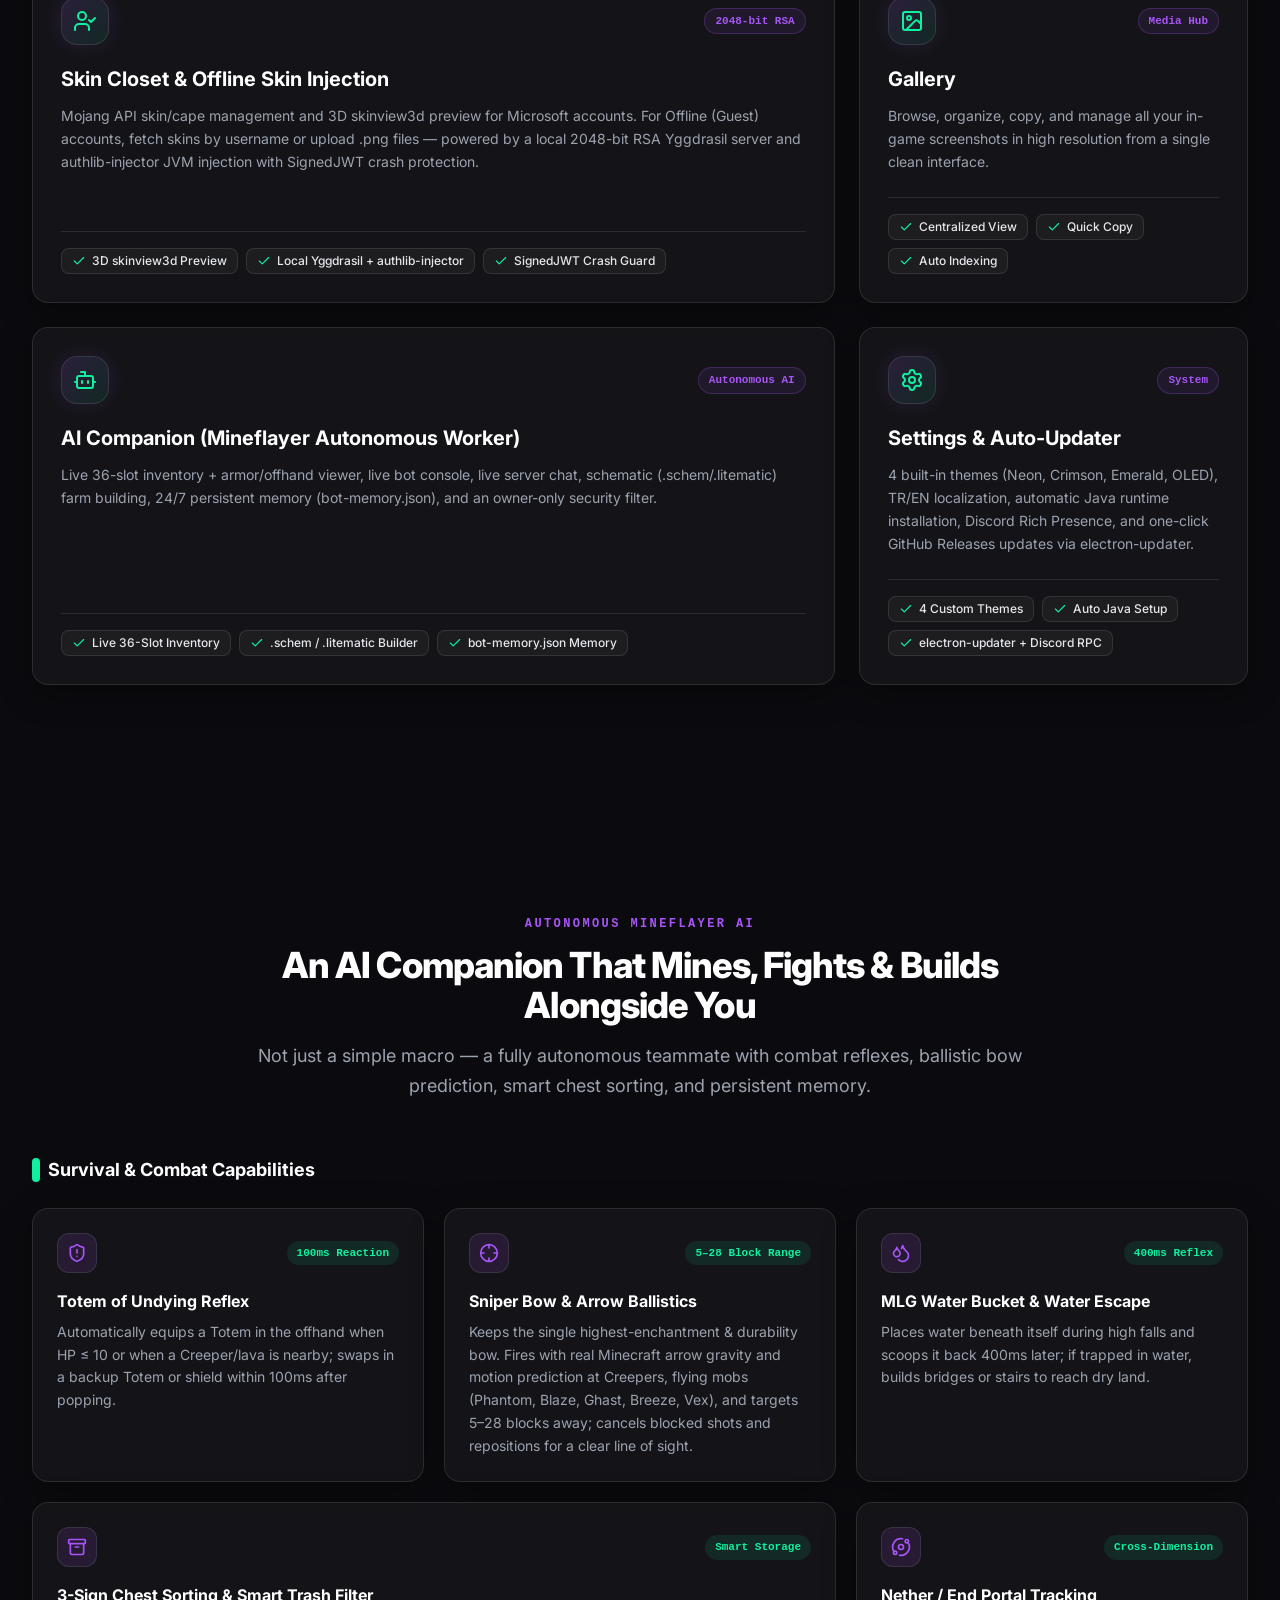
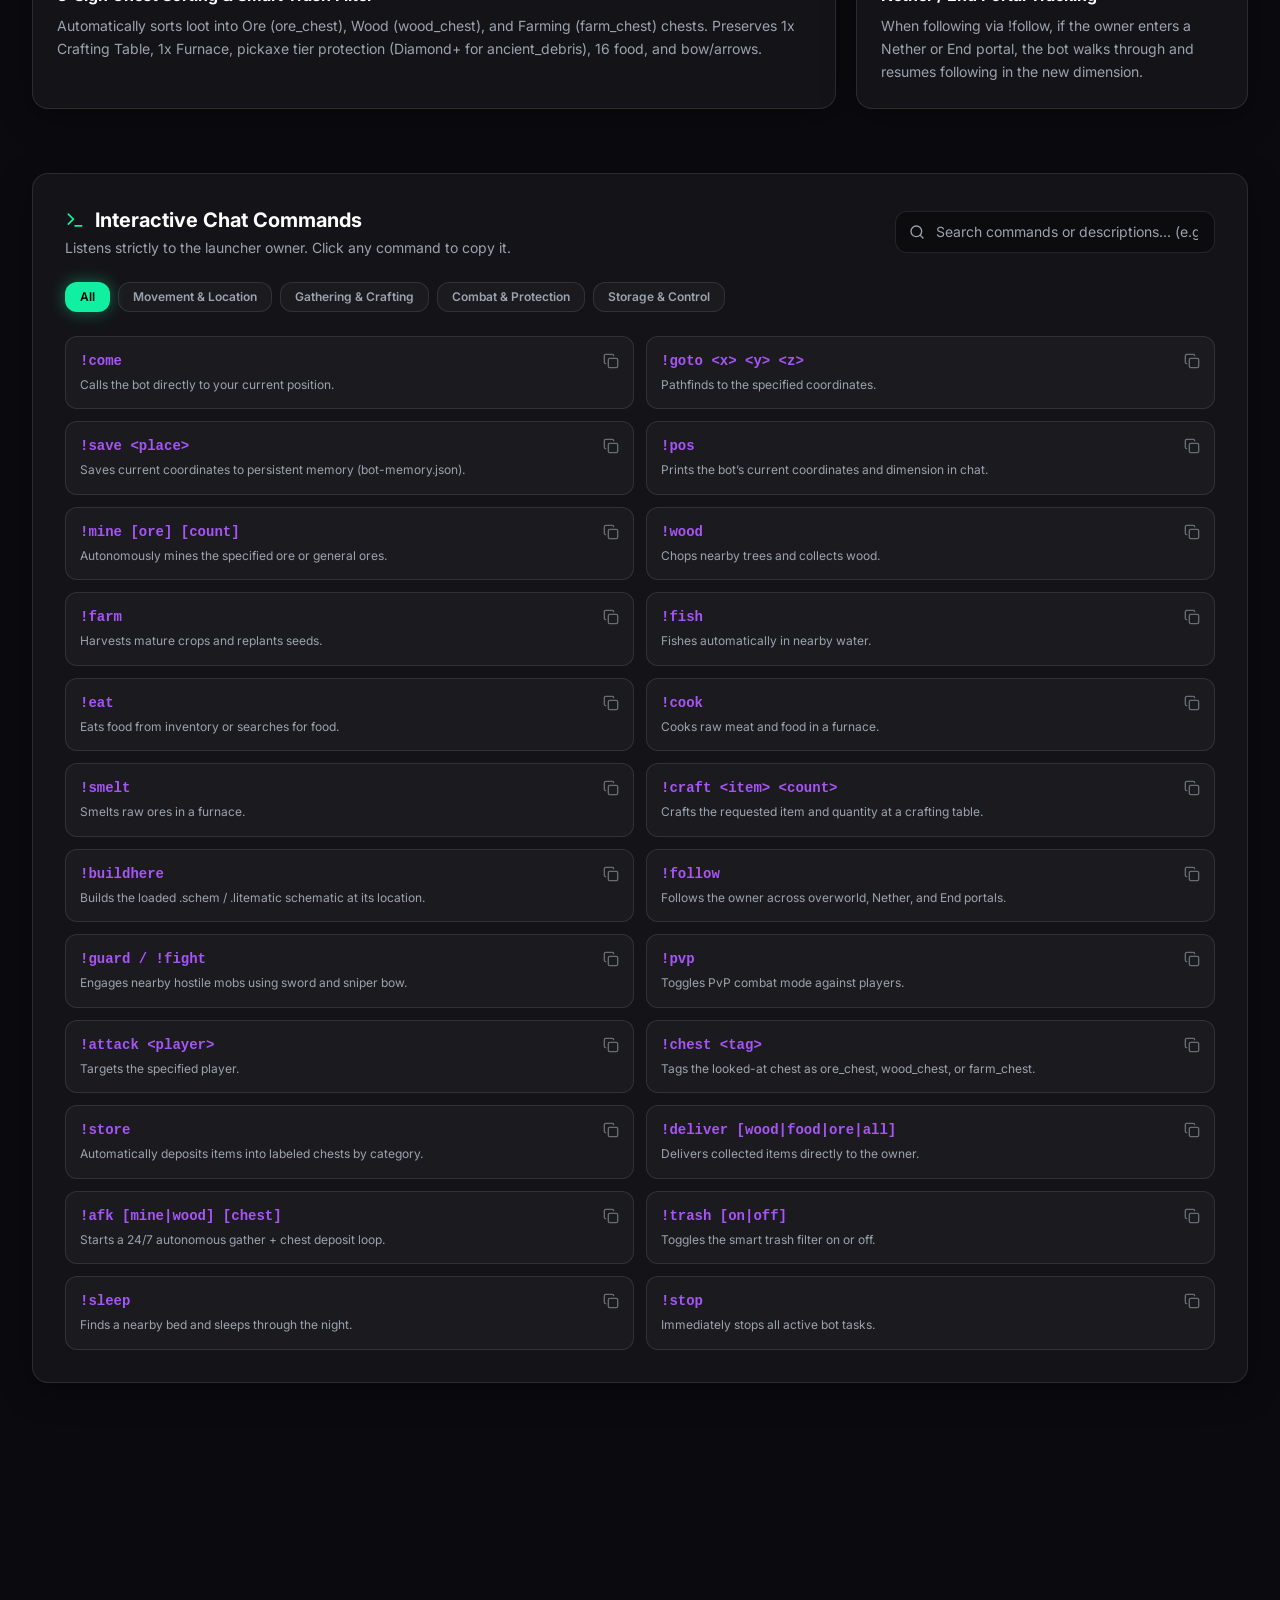
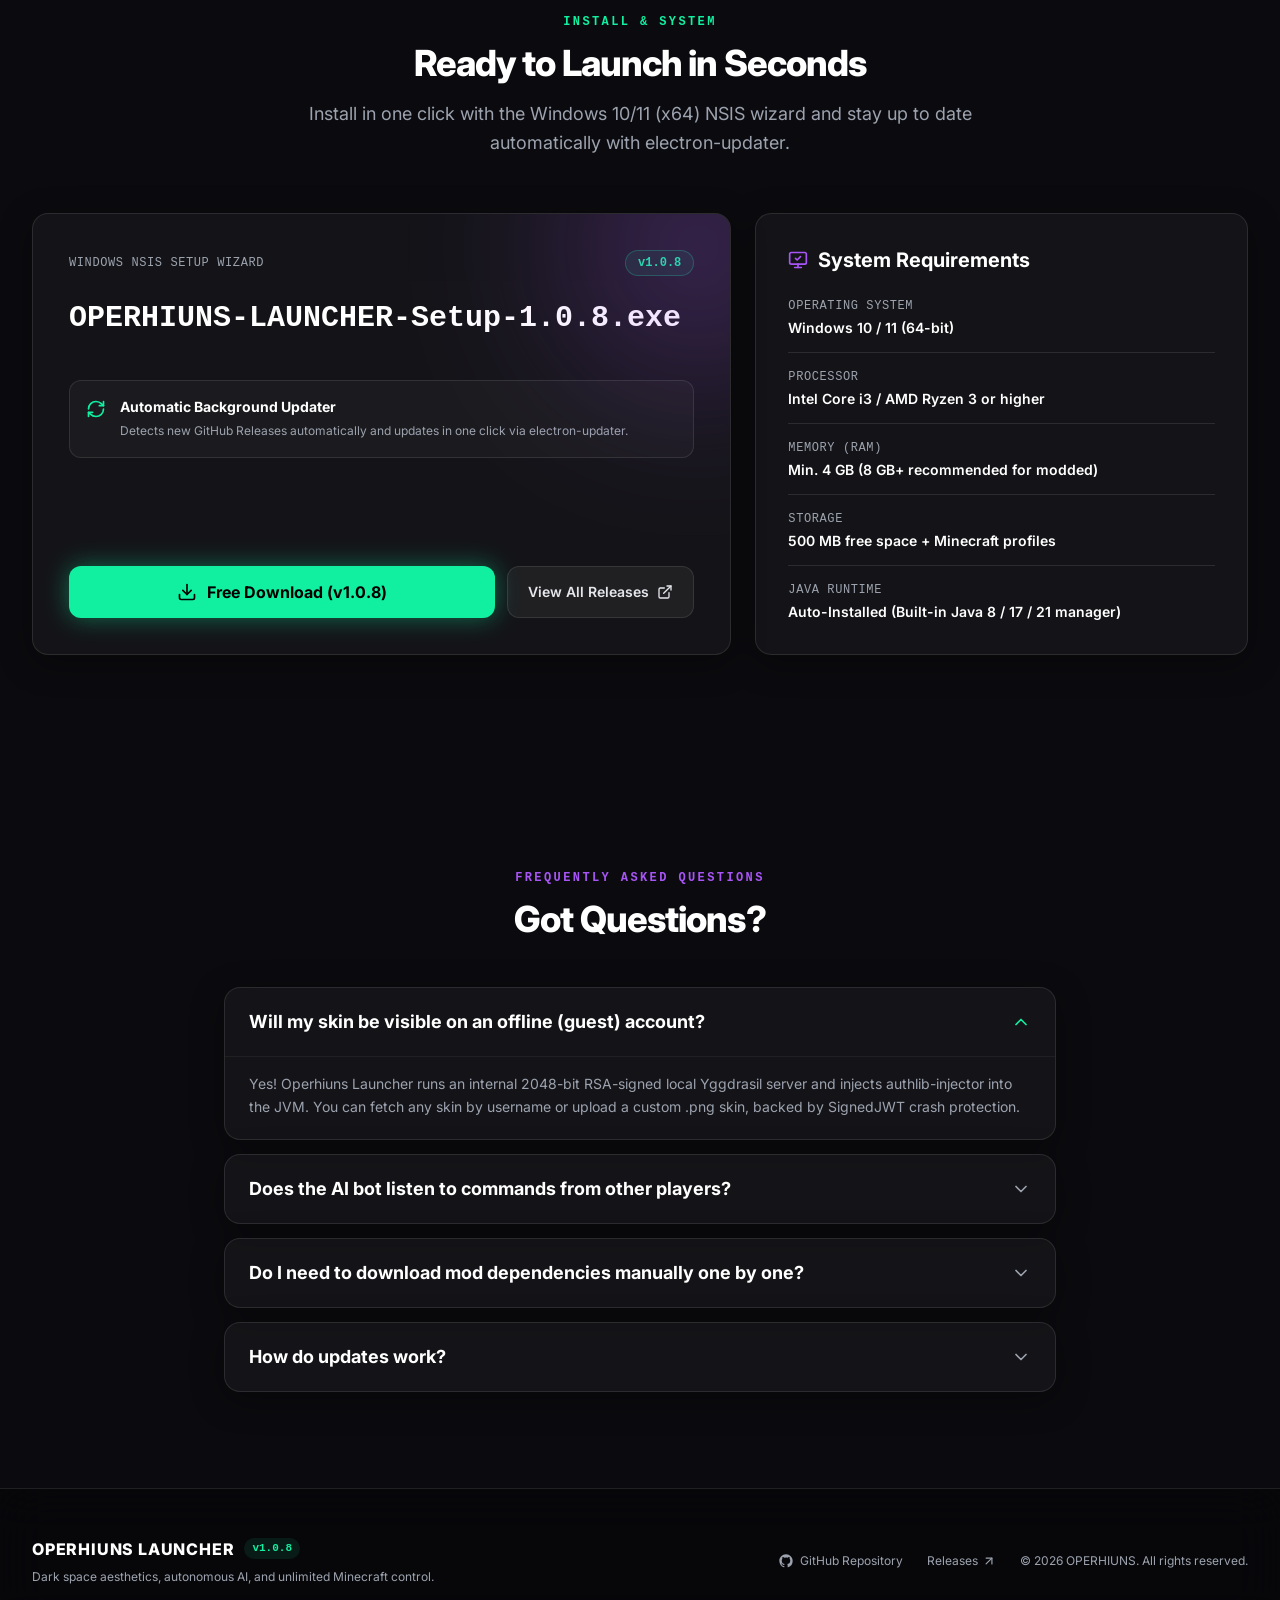
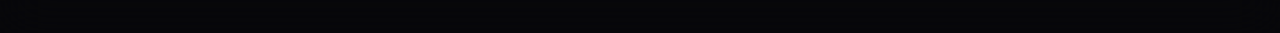
==== commit b2220d16: "Add files via upload" ====
--- a/index.html
+++ b/index.html
@@ -19,7 +19,7 @@
       type="image/svg+xml"
       href="data:image/svg+xml,<svg xmlns='http://www.w3.org/2000/svg' viewBox='0 0 64 64'><defs><linearGradient id='g' x1='0' y1='0' x2='1' y2='1'><stop offset='0%' stop-color='%237C3AED'/><stop offset='100%' stop-color='%2310F0A0'/></linearGradient></defs><rect width='64' height='64' rx='16' fill='%230B0B0F'/><path d='M32 12L50 22v20L32 52 14 42V22z' fill='none' stroke='url(%23g)' stroke-width='4'/><circle cx='32' cy='32' r='7' fill='%2310F0A0'/></svg>"
     />
-    <script type="module" crossorigin src="./assets/index-CGaHD-RI.js"></script>
+    <script type="module" crossorigin src="./assets/index-BMMTwtiV.js"></script>
     <link rel="stylesheet" crossorigin href="./assets/index-538qF5gx.css">
   </head>
   <body class="bg-[#0B0B0F] text-[#E5E7EB] antialiased selection:bg-[#A855F7]/30 selection:text-white">
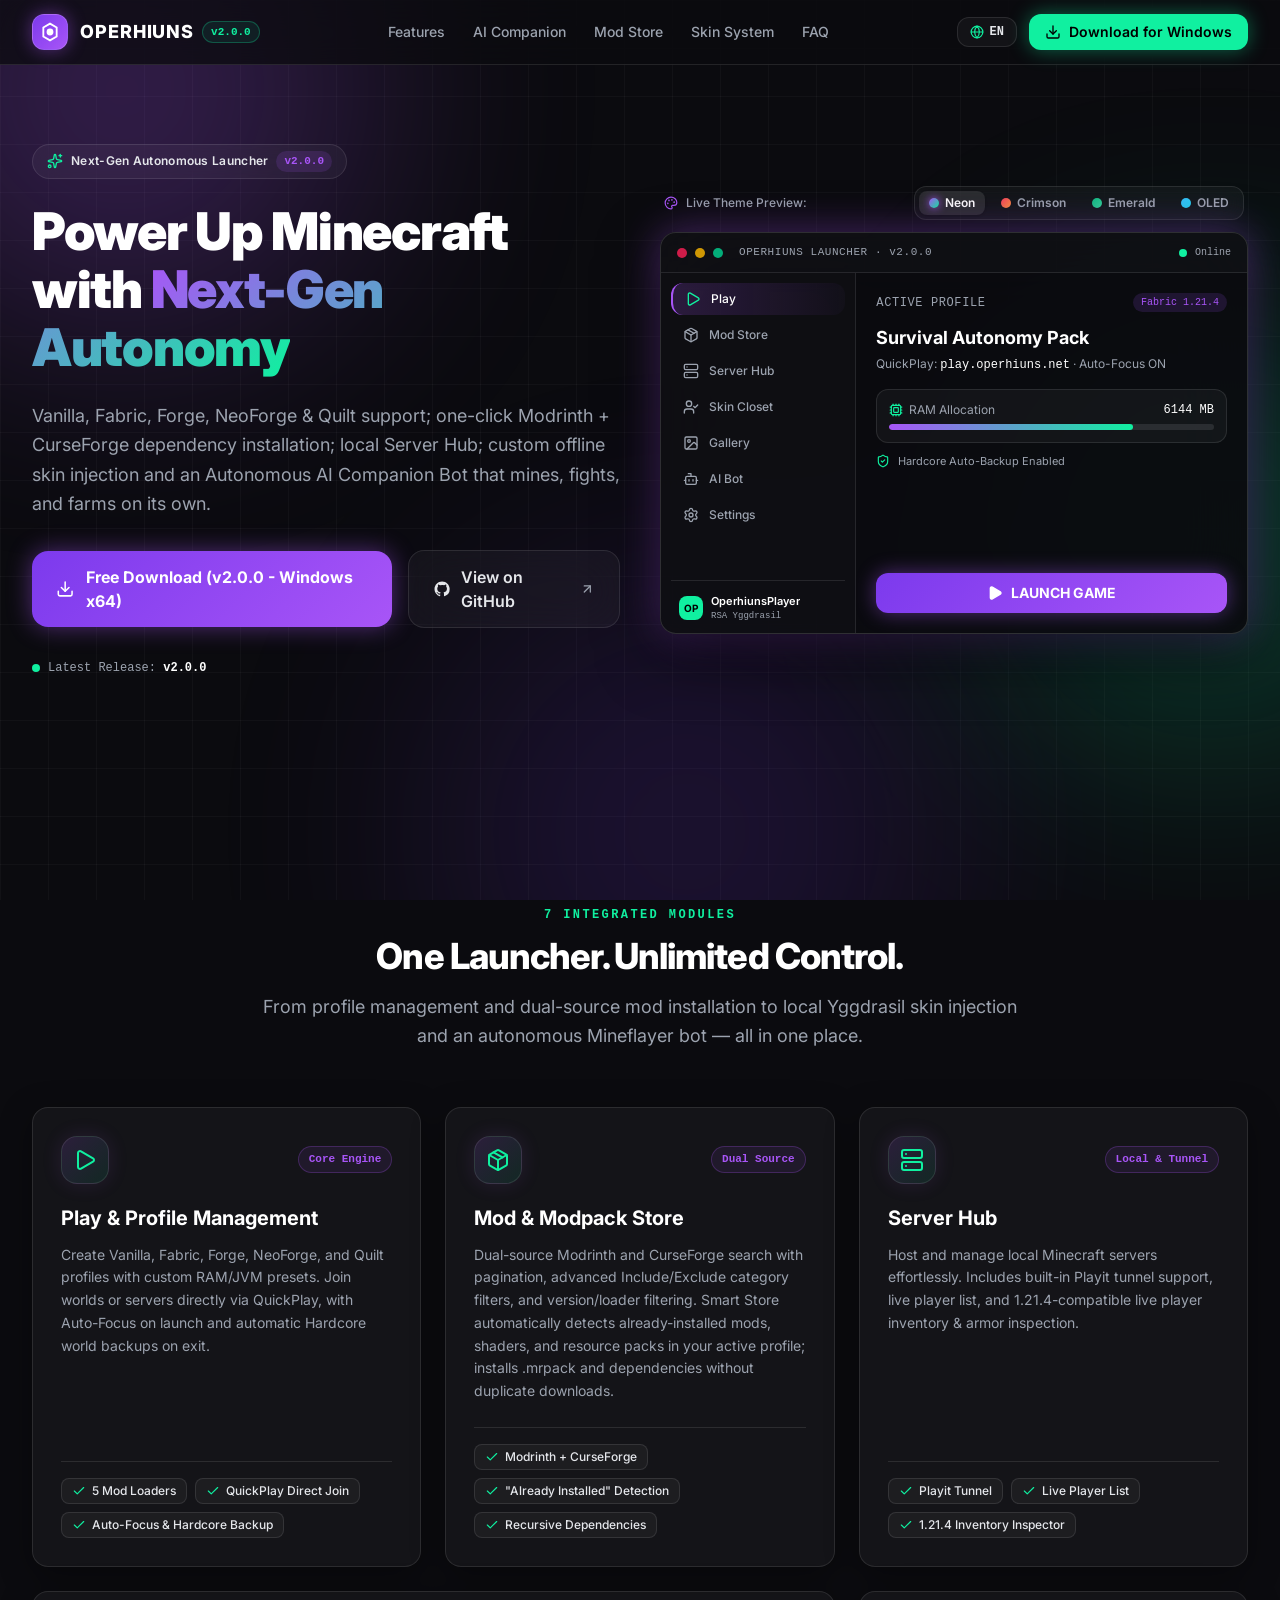
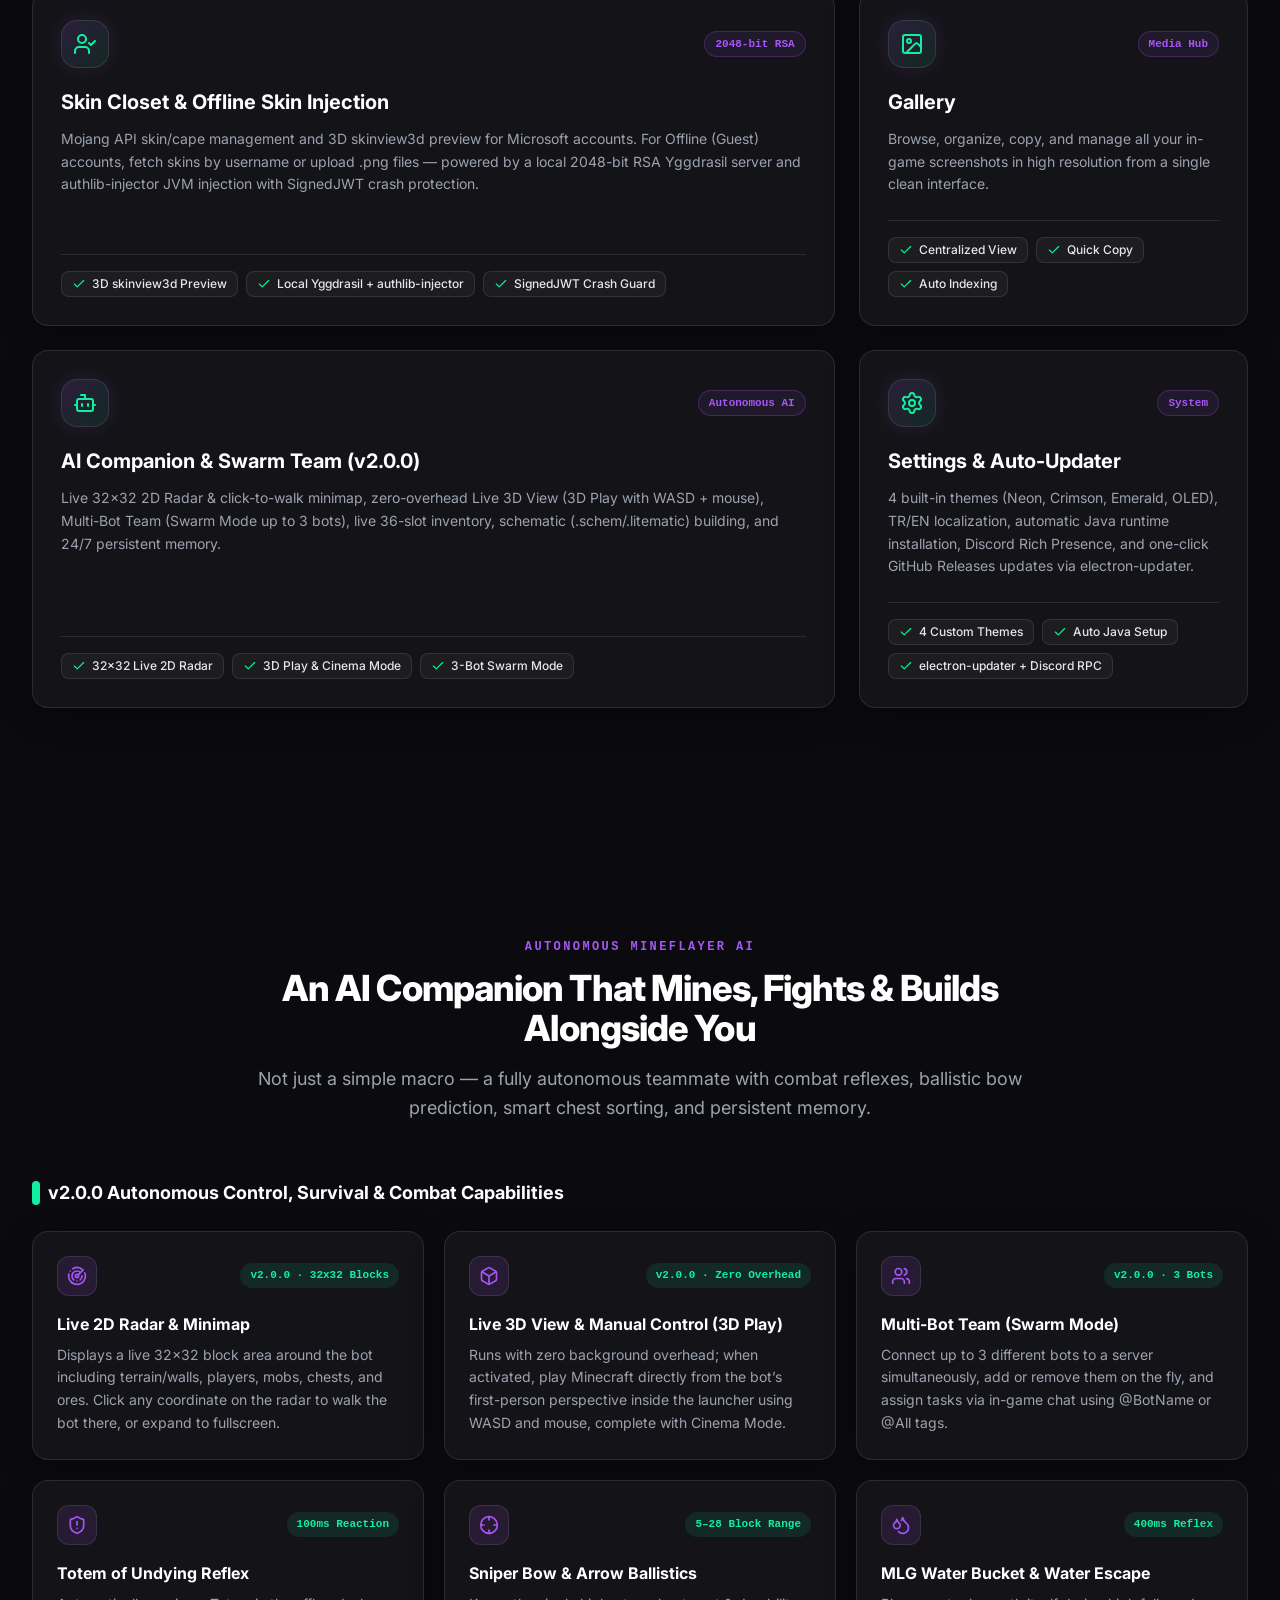
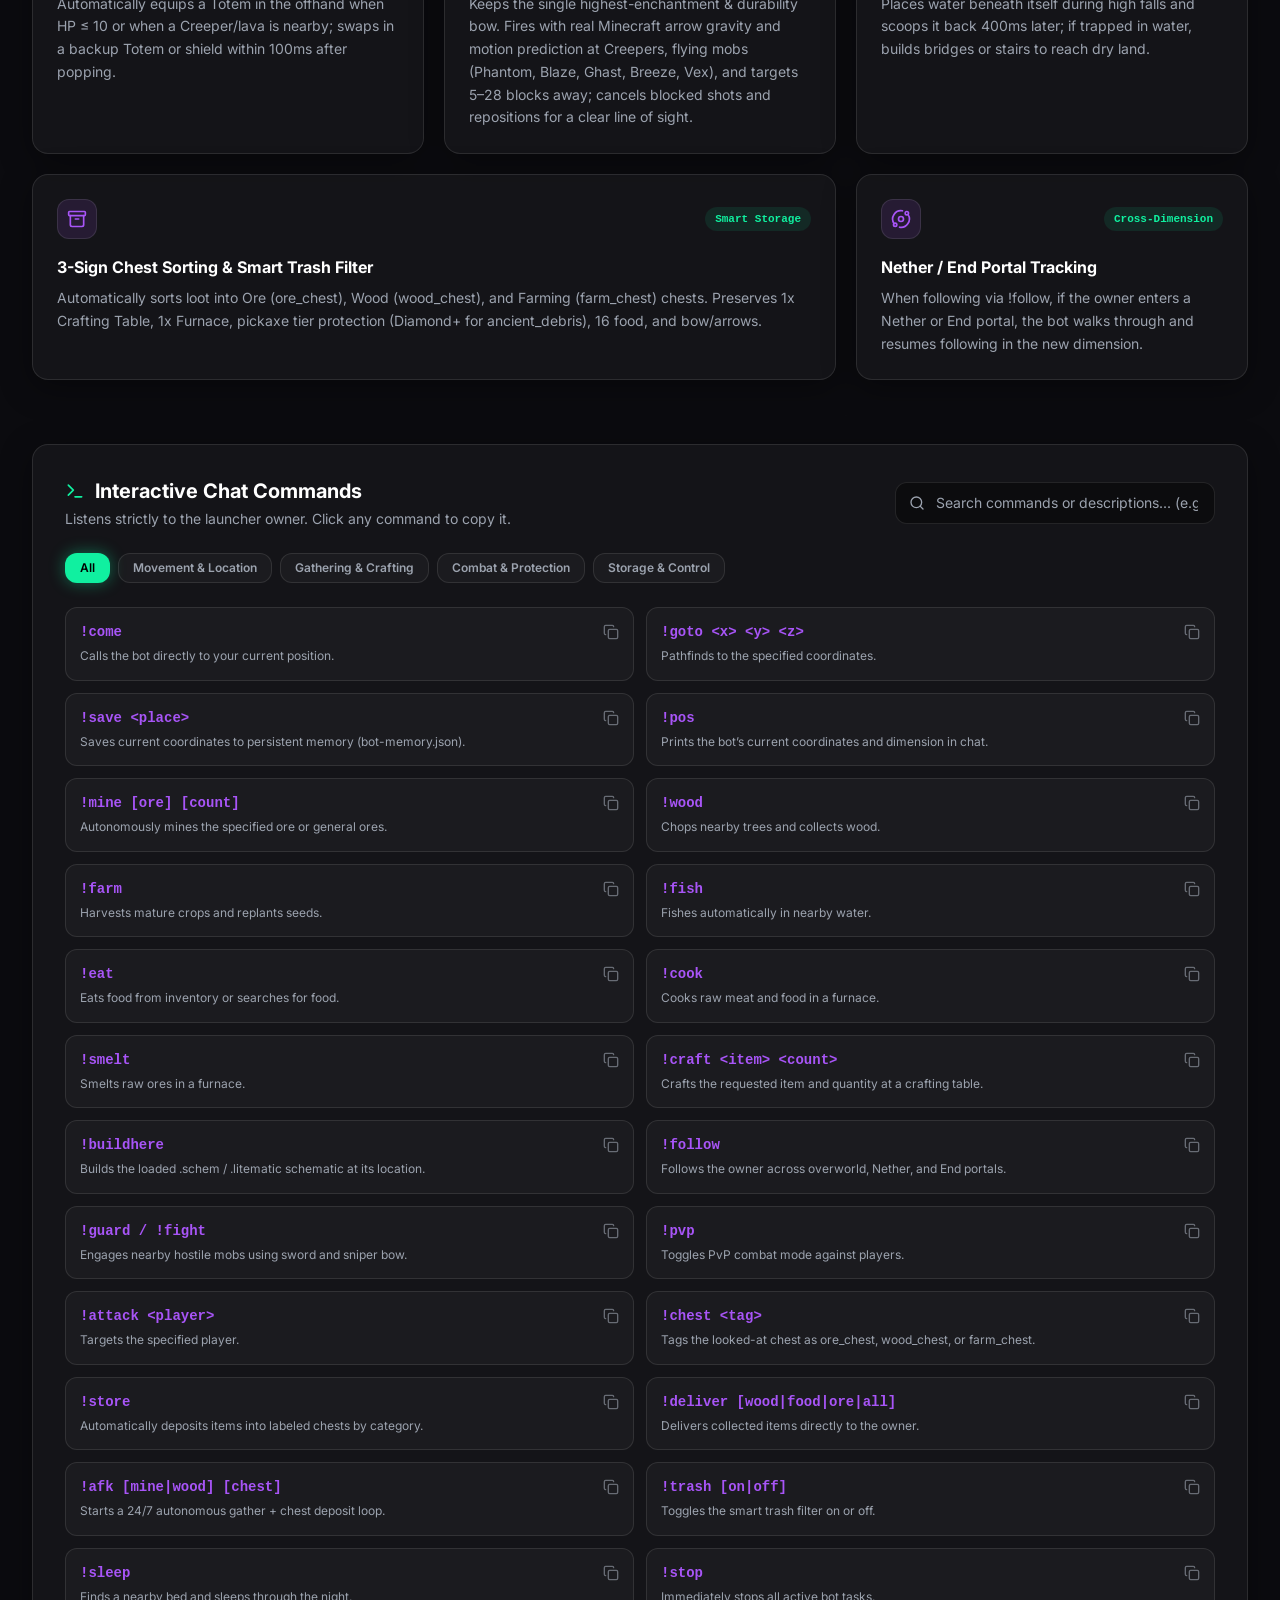
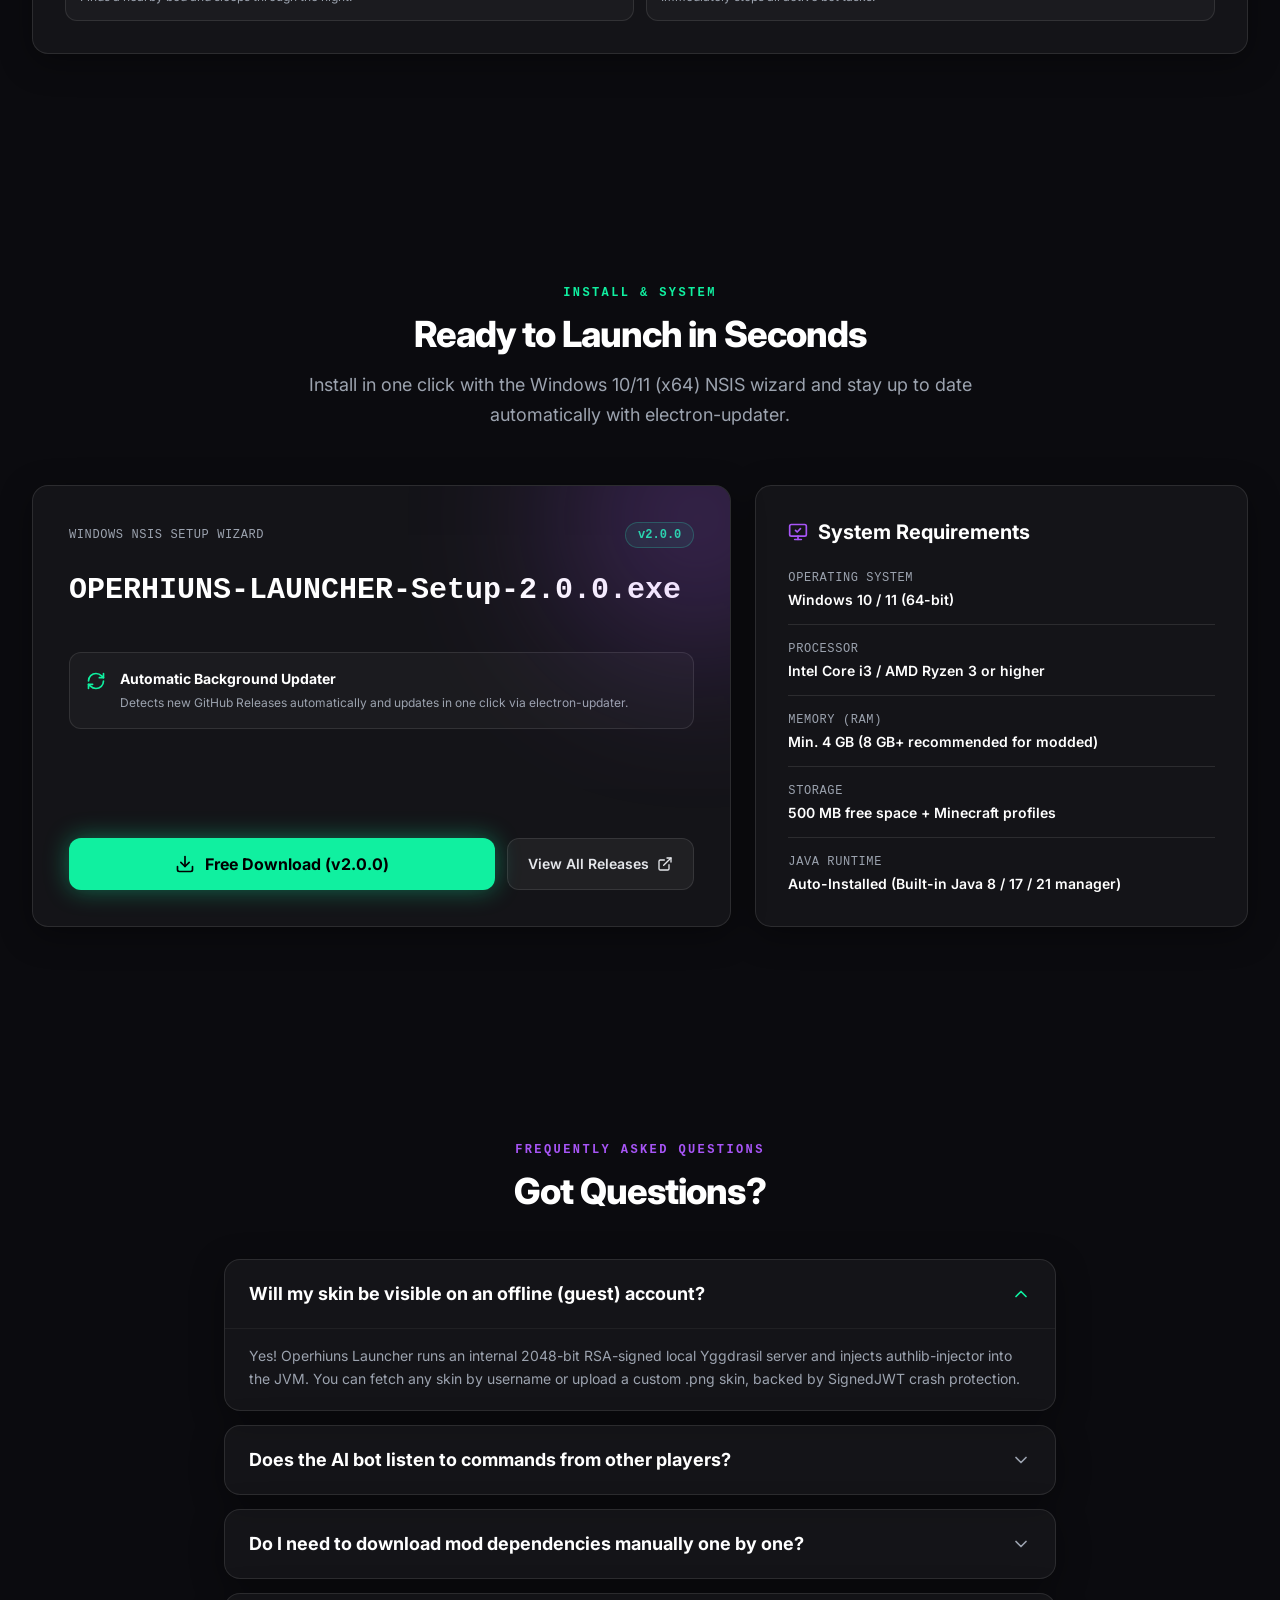
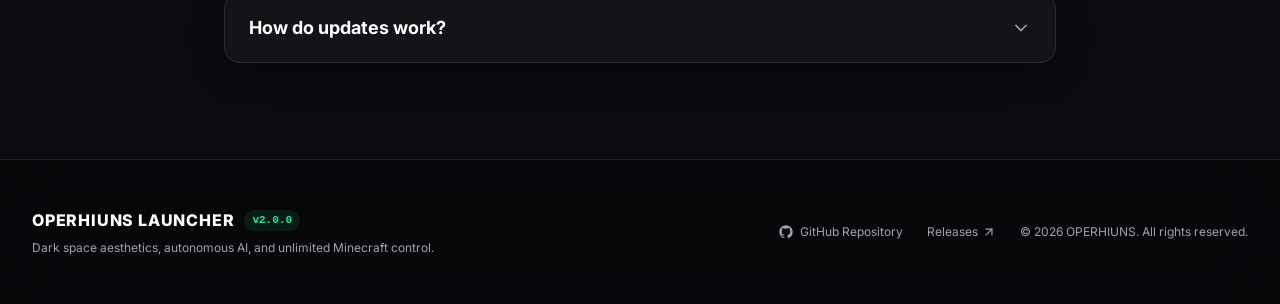
==== commit 1fe2f3d0: "Add files via upload" ====
--- a/index.html
+++ b/index.html
@@ -3,7 +3,7 @@
   <head>
     <meta charset="UTF-8" />
     <meta name="viewport" content="width=device-width, initial-scale=1.0" />
-    <title>OPERHIUNS LAUNCHER v1.0.7 — Yeni Nesil Otonom Minecraft Başlatıcısı</title>
+    <title>OPERHIUNS LAUNCHER v2.0.0 — Yeni Nesil Otonom Minecraft Başlatıcısı</title>
     <meta
       name="description"
       content="Vanilla, Fabric, Forge, NeoForge ve Quilt desteği; Modrinth + CurseForge tek tıkla kurulum; misafir skin enjeksiyonu ve otonom Mineflayer Yardımcı Bot."
@@ -19,8 +19,8 @@
       type="image/svg+xml"
       href="data:image/svg+xml,<svg xmlns='http://www.w3.org/2000/svg' viewBox='0 0 64 64'><defs><linearGradient id='g' x1='0' y1='0' x2='1' y2='1'><stop offset='0%' stop-color='%237C3AED'/><stop offset='100%' stop-color='%2310F0A0'/></linearGradient></defs><rect width='64' height='64' rx='16' fill='%230B0B0F'/><path d='M32 12L50 22v20L32 52 14 42V22z' fill='none' stroke='url(%23g)' stroke-width='4'/><circle cx='32' cy='32' r='7' fill='%2310F0A0'/></svg>"
     />
-    <script type="module" crossorigin src="./assets/index-BMMTwtiV.js"></script>
-    <link rel="stylesheet" crossorigin href="./assets/index-538qF5gx.css">
+    <script type="module" crossorigin src="./assets/index-D9bFZubq.js"></script>
+    <link rel="stylesheet" crossorigin href="./assets/index-CnOnNYaC.css">
   </head>
   <body class="bg-[#0B0B0F] text-[#E5E7EB] antialiased selection:bg-[#A855F7]/30 selection:text-white">
     <div id="root"></div>
--- a/assets/index-CnOnNYaC.css
+++ b/assets/index-CnOnNYaC.css
@@ -0,0 +1,2 @@
+/*! tailwindcss v4.3.5 | MIT License | https://tailwindcss.com */
+@layer properties{@supports (((-webkit-hyphens:none)) and (not (margin-trim:block))) or ((-moz-orient:inline) and (not (color:rgb(from red r g b)))){*,:before,:after,::backdrop{--tw-translate-x:0;--tw-translate-y:0;--tw-translate-z:0;--tw-rotate-x:initial;--tw-rotate-y:initial;--tw-rotate-z:initial;--tw-skew-x:initial;--tw-skew-y:initial;--tw-space-y-reverse:0;--tw-border-style:solid;--tw-leading:initial;--tw-font-weight:initial;--tw-tracking:initial;--tw-shadow:0 0 #0000;--tw-shadow-color:initial;--tw-shadow-alpha:100%;--tw-inset-shadow:0 0 #0000;--tw-inset-shadow-color:initial;--tw-inset-shadow-alpha:100%;--tw-ring-color:initial;--tw-ring-shadow:0 0 #0000;--tw-inset-ring-color:initial;--tw-inset-ring-shadow:0 0 #0000;--tw-ring-inset:initial;--tw-ring-offset-width:0px;--tw-ring-offset-color:#fff;--tw-ring-offset-shadow:0 0 #0000;--tw-blur:initial;--tw-brightness:initial;--tw-contrast:initial;--tw-grayscale:initial;--tw-hue-rotate:initial;--tw-invert:initial;--tw-opacity:initial;--tw-saturate:initial;--tw-sepia:initial;--tw-drop-shadow:initial;--tw-drop-shadow-color:initial;--tw-drop-shadow-alpha:100%;--tw-drop-shadow-size:initial;--tw-backdrop-blur:initial;--tw-backdrop-brightness:initial;--tw-backdrop-contrast:initial;--tw-backdrop-grayscale:initial;--tw-backdrop-hue-rotate:initial;--tw-backdrop-invert:initial;--tw-backdrop-opacity:initial;--tw-backdrop-saturate:initial;--tw-backdrop-sepia:initial;--tw-duration:initial;--tw-scale-x:1;--tw-scale-y:1;--tw-scale-z:1}}}@layer theme{:root,:host{--font-sans:-apple-system, BlinkMacSystemFont, "Segoe UI", Roboto, "Helvetica Neue", "Noto Sans", Arial, sans-serif, "Apple Color Emoji", "Segoe UI Emoji", "Segoe UI Symbol", "Noto Color Emoji";--font-mono:ui-monospace, SFMono-Regular, Menlo, Monaco, Consolas, "Liberation Mono", "Courier New", monospace;--color-amber-400:oklch(82.8% .189 84.429);--color-emerald-400:oklch(76.5% .177 163.223);--color-purple-500:oklch(62.7% .265 303.9);--color-rose-500:oklch(64.5% .246 16.439);--color-black:#000;--color-white:#fff;--spacing:.25rem;--container-2xl:42rem;--container-3xl:48rem;--container-4xl:56rem;--container-7xl:80rem;--text-xs:.75rem;--text-xs--line-height:calc(1 / .75);--text-sm:.875rem;--text-sm--line-height:calc(1.25 / .875);--text-base:1rem;--text-base--line-height:calc(1.5 / 1);--text-lg:1.125rem;--text-lg--line-height:calc(1.75 / 1.125);--text-xl:1.25rem;--text-xl--line-height:calc(1.75 / 1.25);--text-2xl:1.5rem;--text-2xl--line-height:calc(2 / 1.5);--text-3xl:1.875rem;--text-3xl--line-height:calc(2.25 / 1.875);--text-4xl:2.25rem;--text-4xl--line-height:calc(2.5 / 2.25);--text-5xl:3rem;--text-5xl--line-height:1;--font-weight-medium:500;--font-weight-semibold:600;--font-weight-bold:700;--font-weight-extrabold:800;--font-weight-black:900;--tracking-tight:-.025em;--tracking-wide:.025em;--tracking-wider:.05em;--leading-relaxed:1.625;--radius-lg:.5rem;--radius-xl:.75rem;--radius-2xl:1rem;--animate-pulse:pulse 2s cubic-bezier(.4, 0, .6, 1) infinite;--blur-md:12px;--blur-xl:24px;--blur-2xl:40px;--default-transition-duration:.15s;--default-transition-timing-function:cubic-bezier(.4, 0, .2, 1);--default-font-family:var(--font-sans);--default-mono-font-family:var(--font-mono)}}@layer base{*,:after,:before,::backdrop{box-sizing:border-box;border:0 solid;margin:0;padding:0}::file-selector-button{box-sizing:border-box;border:0 solid;margin:0;padding:0}html,:host{-webkit-text-size-adjust:100%;tab-size:4;line-height:1.5;font-family:var(--default-font-family,-apple-system, BlinkMacSystemFont, "Segoe UI", Roboto, "Helvetica Neue", "Noto Sans", Arial, sans-serif, "Apple Color Emoji", "Segoe UI Emoji", "Segoe UI Symbol", "Noto Color Emoji");font-feature-settings:var(--default-font-feature-settings,normal);font-variation-settings:var(--default-font-variation-settings,normal);-webkit-tap-highlight-color:transparent}hr{height:0;color:inherit;border-top-width:1px}abbr:where([title]){-webkit-text-decoration:underline dotted;text-decoration:underline dotted}h1,h2,h3,h4,h5,h6{font-size:inherit;font-weight:inherit}a{color:inherit;-webkit-text-decoration:inherit;-webkit-text-decoration:inherit;-webkit-text-decoration:inherit;-webkit-text-decoration:inherit;text-decoration:inherit}b,strong{font-weight:bolder}code,kbd,samp,pre{font-family:var(--default-mono-font-family,ui-monospace, SFMono-Regular, Menlo, Monaco, Consolas, "Liberation Mono", "Courier New", monospace);font-feature-settings:var(--default-mono-font-feature-settings,normal);font-variation-settings:var(--default-mono-font-variation-settings,normal);font-size:1em}small{font-size:80%}sub,sup{vertical-align:baseline;font-size:75%;line-height:0;position:relative}sub{bottom:-.25em}sup{top:-.5em}table{text-indent:0;border-color:inherit;border-collapse:collapse}:-moz-focusring:where(:not(iframe)){outline:auto}progress{vertical-align:baseline}summary{display:list-item}ol,ul,menu{list-style:none}img,svg,video,canvas,audio,iframe,embed,object{vertical-align:middle;display:block}img,video{max-width:100%;height:auto}button,input,select,optgroup,textarea{font:inherit;font-feature-settings:inherit;font-variation-settings:inherit;letter-spacing:inherit;color:inherit;opacity:1;background-color:#0000;border-radius:0}::file-selector-button{font:inherit;font-feature-settings:inherit;font-variation-settings:inherit;letter-spacing:inherit;color:inherit;opacity:1;background-color:#0000;border-radius:0}:where(select:is([multiple],[size])) optgroup{font-weight:bolder}:where(select:is([multiple],[size])) optgroup option{padding-inline-start:20px}::file-selector-button{margin-inline-end:4px}::placeholder{opacity:1}@supports (not ((-webkit-appearance:-apple-pay-button))) or (contain-intrinsic-size:1px){::placeholder{color:currentColor}@supports (color:color-mix(in lab, red, red)){::placeholder{color:color-mix(in oklab, currentcolor 50%, transparent)}}}textarea{resize:vertical}::-webkit-search-decoration{-webkit-appearance:none}::-webkit-date-and-time-value{min-height:1lh;text-align:inherit}::-webkit-datetime-edit{display:inline-flex}::-webkit-datetime-edit-fields-wrapper{padding:0}::-webkit-datetime-edit{padding-block:0}::-webkit-datetime-edit-year-field{padding-block:0}::-webkit-datetime-edit-month-field{padding-block:0}::-webkit-datetime-edit-day-field{padding-block:0}::-webkit-datetime-edit-hour-field{padding-block:0}::-webkit-datetime-edit-minute-field{padding-block:0}::-webkit-datetime-edit-second-field{padding-block:0}::-webkit-datetime-edit-millisecond-field{padding-block:0}::-webkit-datetime-edit-meridiem-field{padding-block:0}::-webkit-calendar-picker-indicator{line-height:1}:-moz-ui-invalid{box-shadow:none}button,input:where([type=button],[type=reset],[type=submit]){appearance:button}::file-selector-button{appearance:button}::-webkit-inner-spin-button{height:auto}::-webkit-outer-spin-button{height:auto}[hidden]:where(:not([hidden=until-found])){display:none!important}:root{--lightningcss-light: ;--lightningcss-dark:initial;color-scheme:dark;font-family:Inter,Segoe UI,system-ui,-apple-system,sans-serif}code,pre,.font-mono{font-family:JetBrains Mono,ui-monospace,SFMono-Regular,Menlo,Monaco,Consolas,monospace}body{color:#e5e7eb;background-color:#0b0b0f;overflow-x:hidden}}@layer components;@layer utilities{.pointer-events-none{pointer-events:none}.visible{visibility:visible}.absolute{position:absolute}.fixed{position:fixed}.relative{position:relative}.inset-0{inset:0}.inset-x-0{inset-inline:0}.-top-24{top:calc(var(--spacing) * -24)}.-top-40{top:calc(var(--spacing) * -40)}.top-0{top:0}.top-1\/2{top:50%}.top-1\/3{top:33.3333%}.-right-24{right:calc(var(--spacing) * -24)}.-right-40{right:calc(var(--spacing) * -40)}.-bottom-48{bottom:calc(var(--spacing) * -48)}.-left-32{left:calc(var(--spacing) * -32)}.left-1\/3{left:33.3333%}.left-3\.5{left:calc(var(--spacing) * 3.5)}.z-0{z-index:0}.z-10{z-index:10}.z-50{z-index:50}.col-span-4{grid-column:span 4/span 4}.col-span-8{grid-column:span 8/span 8}.mx-auto{margin-inline:auto}.mt-0\.5{margin-top:calc(var(--spacing) * .5)}.mt-1{margin-top:var(--spacing)}.mt-2{margin-top:calc(var(--spacing) * 2)}.mt-3{margin-top:calc(var(--spacing) * 3)}.mt-4{margin-top:calc(var(--spacing) * 4)}.mt-auto{margin-top:auto}.mb-1{margin-bottom:var(--spacing)}.mb-1\.5{margin-bottom:calc(var(--spacing) * 1.5)}.mb-2{margin-bottom:calc(var(--spacing) * 2)}.mb-3{margin-bottom:calc(var(--spacing) * 3)}.mb-4{margin-bottom:calc(var(--spacing) * 4)}.mb-5{margin-bottom:calc(var(--spacing) * 5)}.mb-6{margin-bottom:calc(var(--spacing) * 6)}.mb-8{margin-bottom:calc(var(--spacing) * 8)}.mb-12{margin-bottom:calc(var(--spacing) * 12)}.mb-14{margin-bottom:calc(var(--spacing) * 14)}.mb-16{margin-bottom:calc(var(--spacing) * 16)}.ml-2{margin-left:calc(var(--spacing) * 2)}.block{display:block}.flex{display:flex}.grid{display:grid}.hidden{display:none}.inline-flex{display:inline-flex}.h-1\.5{height:calc(var(--spacing) * 1.5)}.h-2{height:calc(var(--spacing) * 2)}.h-2\.5{height:calc(var(--spacing) * 2.5)}.h-3\.5{height:calc(var(--spacing) * 3.5)}.h-4{height:calc(var(--spacing) * 4)}.h-5{height:calc(var(--spacing) * 5)}.h-6{height:calc(var(--spacing) * 6)}.h-9{height:calc(var(--spacing) * 9)}.h-10{height:calc(var(--spacing) * 10)}.h-12{height:calc(var(--spacing) * 12)}.h-16{height:calc(var(--spacing) * 16)}.h-64{height:calc(var(--spacing) * 64)}.h-\[460px\]{height:460px}.h-\[500px\]{height:500px}.h-\[520px\]{height:520px}.h-full{height:100%}.min-h-\[360px\]{min-height:360px}.min-h-screen{min-height:100vh}.w-2{width:calc(var(--spacing) * 2)}.w-2\.5{width:calc(var(--spacing) * 2.5)}.w-3\.5{width:calc(var(--spacing) * 3.5)}.w-3\/4{width:75%}.w-4{width:calc(var(--spacing) * 4)}.w-5{width:calc(var(--spacing) * 5)}.w-6{width:calc(var(--spacing) * 6)}.w-9{width:calc(var(--spacing) * 9)}.w-10{width:calc(var(--spacing) * 10)}.w-12{width:calc(var(--spacing) * 12)}.w-64{width:calc(var(--spacing) * 64)}.w-\[460px\]{width:460px}.w-\[500px\]{width:500px}.w-\[520px\]{width:520px}.w-full{width:100%}.max-w-2xl{max-width:var(--container-2xl)}.max-w-3xl{max-width:var(--container-3xl)}.max-w-4xl{max-width:var(--container-4xl)}.max-w-7xl{max-width:var(--container-7xl)}.min-w-0{min-width:0}.flex-1{flex:1}.shrink-0{flex-shrink:0}.-translate-y-1\/2{--tw-translate-y:calc(calc(1 / 2 * 100%) * -1);translate:var(--tw-translate-x) var(--tw-translate-y)}.rotate-180{rotate:180deg}.transform{transform:var(--tw-rotate-x, ) var(--tw-rotate-y, ) var(--tw-rotate-z, ) var(--tw-skew-x, ) var(--tw-skew-y, )}.animate-pulse{animation:var(--animate-pulse)}.cursor-pointer{cursor:pointer}.scroll-mt-16{scroll-margin-top:calc(var(--spacing) * 16)}.scroll-mt-24{scroll-margin-top:calc(var(--spacing) * 24)}.grid-cols-1{grid-template-columns:repeat(1,minmax(0,1fr))}.grid-cols-2{grid-template-columns:repeat(2,minmax(0,1fr))}.grid-cols-3{grid-template-columns:repeat(3,minmax(0,1fr))}.grid-cols-12{grid-template-columns:repeat(12,minmax(0,1fr))}.flex-col{flex-direction:column}.flex-wrap{flex-wrap:wrap}.items-center{align-items:center}.items-start{align-items:flex-start}.items-stretch{align-items:stretch}.justify-between{justify-content:space-between}.justify-center{justify-content:center}.gap-1{gap:var(--spacing)}.gap-1\.5{gap:calc(var(--spacing) * 1.5)}.gap-2{gap:calc(var(--spacing) * 2)}.gap-2\.5{gap:calc(var(--spacing) * 2.5)}.gap-3{gap:calc(var(--spacing) * 3)}.gap-3\.5{gap:calc(var(--spacing) * 3.5)}.gap-4{gap:calc(var(--spacing) * 4)}.gap-5{gap:calc(var(--spacing) * 5)}.gap-6{gap:calc(var(--spacing) * 6)}.gap-7{gap:calc(var(--spacing) * 7)}.gap-12{gap:calc(var(--spacing) * 12)}:where(.space-y-1>:not(:last-child)){--tw-space-y-reverse:0;margin-block-start:calc(var(--spacing) * var(--tw-space-y-reverse));margin-block-end:calc(var(--spacing) * calc(1 - var(--tw-space-y-reverse)))}:where(.space-y-1\.5>:not(:last-child)){--tw-space-y-reverse:0;margin-block-start:calc(calc(var(--spacing) * 1.5) * var(--tw-space-y-reverse));margin-block-end:calc(calc(var(--spacing) * 1.5) * calc(1 - var(--tw-space-y-reverse)))}:where(.space-y-2>:not(:last-child)){--tw-space-y-reverse:0;margin-block-start:calc(calc(var(--spacing) * 2) * var(--tw-space-y-reverse));margin-block-end:calc(calc(var(--spacing) * 2) * calc(1 - var(--tw-space-y-reverse)))}:where(.space-y-2\.5>:not(:last-child)){--tw-space-y-reverse:0;margin-block-start:calc(calc(var(--spacing) * 2.5) * var(--tw-space-y-reverse));margin-block-end:calc(calc(var(--spacing) * 2.5) * calc(1 - var(--tw-space-y-reverse)))}:where(.space-y-3>:not(:last-child)){--tw-space-y-reverse:0;margin-block-start:calc(calc(var(--spacing) * 3) * var(--tw-space-y-reverse));margin-block-end:calc(calc(var(--spacing) * 3) * calc(1 - var(--tw-space-y-reverse)))}:where(.space-y-3\.5>:not(:last-child)){--tw-space-y-reverse:0;margin-block-start:calc(calc(var(--spacing) * 3.5) * var(--tw-space-y-reverse));margin-block-end:calc(calc(var(--spacing) * 3.5) * calc(1 - var(--tw-space-y-reverse)))}:where(.space-y-4>:not(:last-child)){--tw-space-y-reverse:0;margin-block-start:calc(calc(var(--spacing) * 4) * var(--tw-space-y-reverse));margin-block-end:calc(calc(var(--spacing) * 4) * calc(1 - var(--tw-space-y-reverse)))}:where(.space-y-6>:not(:last-child)){--tw-space-y-reverse:0;margin-block-start:calc(calc(var(--spacing) * 6) * var(--tw-space-y-reverse));margin-block-end:calc(calc(var(--spacing) * 6) * calc(1 - var(--tw-space-y-reverse)))}.gap-x-6{column-gap:calc(var(--spacing) * 6)}.gap-y-2{row-gap:calc(var(--spacing) * 2)}.truncate{text-overflow:ellipsis;white-space:nowrap;overflow:hidden}.overflow-hidden{overflow:hidden}.scroll-smooth{scroll-behavior:smooth}.rounded{border-radius:.25rem}.rounded-2xl{border-radius:var(--radius-2xl)}.rounded-full{border-radius:2147483647px}.rounded-lg{border-radius:var(--radius-lg)}.rounded-xl{border-radius:var(--radius-xl)}.border{border-style:var(--tw-border-style);border-width:1px}.border-t{border-top-style:var(--tw-border-style);border-top-width:1px}.border-r{border-right-style:var(--tw-border-style);border-right-width:1px}.border-b{border-bottom-style:var(--tw-border-style);border-bottom-width:1px}.border-transparent{border-color:#0000}.border-white\/5{border-color:#ffffff0d}@supports (color:color-mix(in lab, red, red)){.border-white\/5{border-color:color-mix(in oklab, var(--color-white) 5%, transparent)}}.border-white\/10{border-color:#ffffff1a}@supports (color:color-mix(in lab, red, red)){.border-white\/10{border-color:color-mix(in oklab, var(--color-white) 10%, transparent)}}.border-white\/15{border-color:#ffffff26}@supports (color:color-mix(in lab, red, red)){.border-white\/15{border-color:color-mix(in oklab, var(--color-white) 15%, transparent)}}.bg-\[\#0B0B0F\]{background-color:#0b0b0f}.bg-\[\#0B0B0F\]\/75{background-color:oklab(15.1545% .00225294 -.00821338/.75)}.bg-\[\#0B0B0F\]\/95{background-color:oklab(15.1545% .00225294 -.00821338/.95)}.bg-amber-400\/80{background-color:#fcbb00cc}@supports (color:color-mix(in lab, red, red)){.bg-amber-400\/80{background-color:color-mix(in oklab, var(--color-amber-400) 80%, transparent)}}.bg-black\/30{background-color:#0000004d}@supports (color:color-mix(in lab, red, red)){.bg-black\/30{background-color:color-mix(in oklab, var(--color-black) 30%, transparent)}}.bg-black\/40{background-color:#0006}@supports (color:color-mix(in lab, red, red)){.bg-black\/40{background-color:color-mix(in oklab, var(--color-black) 40%, transparent)}}.bg-black\/50{background-color:#00000080}@supports (color:color-mix(in lab, red, red)){.bg-black\/50{background-color:color-mix(in oklab, var(--color-black) 50%, transparent)}}.bg-emerald-400\/80{background-color:#00d294cc}@supports (color:color-mix(in lab, red, red)){.bg-emerald-400\/80{background-color:color-mix(in oklab, var(--color-emerald-400) 80%, transparent)}}.bg-rose-500\/80{background-color:#ff2357cc}@supports (color:color-mix(in lab, red, red)){.bg-rose-500\/80{background-color:color-mix(in oklab, var(--color-rose-500) 80%, transparent)}}.bg-white\/10{background-color:#ffffff1a}@supports (color:color-mix(in lab, red, red)){.bg-white\/10{background-color:color-mix(in oklab, var(--color-white) 10%, transparent)}}.bg-white\/\[0\.02\]{background-color:#ffffff05}@supports (color:color-mix(in lab, red, red)){.bg-white\/\[0\.02\]{background-color:color-mix(in oklab, var(--color-white) 2%, transparent)}}.bg-white\/\[0\.03\]{background-color:#ffffff08}@supports (color:color-mix(in lab, red, red)){.bg-white\/\[0\.03\]{background-color:color-mix(in oklab, var(--color-white) 3%, transparent)}}.bg-white\/\[0\.04\]{background-color:#ffffff0a}@supports (color:color-mix(in lab, red, red)){.bg-white\/\[0\.04\]{background-color:color-mix(in oklab, var(--color-white) 4%, transparent)}}.bg-white\/\[0\.05\]{background-color:#ffffff0d}@supports (color:color-mix(in lab, red, red)){.bg-white\/\[0\.05\]{background-color:color-mix(in oklab, var(--color-white) 5%, transparent)}}.bg-white\/\[0\.015\]{background-color:#ffffff04}@supports (color:color-mix(in lab, red, red)){.bg-white\/\[0\.015\]{background-color:color-mix(in oklab, var(--color-white) 1.5%, transparent)}}.bg-clip-text{-webkit-background-clip:text;background-clip:text}.fill-current{fill:currentColor}.p-1{padding:var(--spacing)}.p-2{padding:calc(var(--spacing) * 2)}.p-2\.5{padding:calc(var(--spacing) * 2.5)}.p-3{padding:calc(var(--spacing) * 3)}.p-3\.5{padding:calc(var(--spacing) * 3.5)}.p-4{padding:calc(var(--spacing) * 4)}.p-6{padding:calc(var(--spacing) * 6)}.p-7{padding:calc(var(--spacing) * 7)}.px-1{padding-inline:var(--spacing)}.px-2{padding-inline:calc(var(--spacing) * 2)}.px-2\.5{padding-inline:calc(var(--spacing) * 2.5)}.px-3{padding-inline:calc(var(--spacing) * 3)}.px-3\.5{padding-inline:calc(var(--spacing) * 3.5)}.px-4{padding-inline:calc(var(--spacing) * 4)}.px-5{padding-inline:calc(var(--spacing) * 5)}.px-6{padding-inline:calc(var(--spacing) * 6)}.py-0\.5{padding-block:calc(var(--spacing) * .5)}.py-1{padding-block:var(--spacing)}.py-1\.5{padding-block:calc(var(--spacing) * 1.5)}.py-2{padding-block:calc(var(--spacing) * 2)}.py-2\.5{padding-block:calc(var(--spacing) * 2.5)}.py-3\.5{padding-block:calc(var(--spacing) * 3.5)}.py-4{padding-block:calc(var(--spacing) * 4)}.py-5{padding-block:calc(var(--spacing) * 5)}.py-10{padding-block:calc(var(--spacing) * 10)}.py-12{padding-block:calc(var(--spacing) * 12)}.py-20{padding-block:calc(var(--spacing) * 20)}.pt-0\.5{padding-top:calc(var(--spacing) * .5)}.pt-2{padding-top:calc(var(--spacing) * 2)}.pt-3{padding-top:calc(var(--spacing) * 3)}.pt-4{padding-top:calc(var(--spacing) * 4)}.pt-28{padding-top:calc(var(--spacing) * 28)}.pr-4{padding-right:calc(var(--spacing) * 4)}.pb-3\.5{padding-bottom:calc(var(--spacing) * 3.5)}.pb-5{padding-bottom:calc(var(--spacing) * 5)}.pb-20{padding-bottom:calc(var(--spacing) * 20)}.pl-10{padding-left:calc(var(--spacing) * 10)}.text-center{text-align:center}.text-left{text-align:left}.font-mono{font-family:var(--font-mono)}.text-2xl{font-size:var(--text-2xl);line-height:var(--tw-leading,var(--text-2xl--line-height))}.text-3xl{font-size:var(--text-3xl);line-height:var(--tw-leading,var(--text-3xl--line-height))}.text-base{font-size:var(--text-base);line-height:var(--tw-leading,var(--text-base--line-height))}.text-lg{font-size:var(--text-lg);line-height:var(--tw-leading,var(--text-lg--line-height))}.text-sm{font-size:var(--text-sm);line-height:var(--tw-leading,var(--text-sm--line-height))}.text-xl{font-size:var(--text-xl);line-height:var(--tw-leading,var(--text-xl--line-height))}.text-xs{font-size:var(--text-xs);line-height:var(--tw-leading,var(--text-xs--line-height))}.text-\[9px\]{font-size:9px}.text-\[10px\]{font-size:10px}.text-\[11px\]{font-size:11px}.leading-\[1\.12\]{--tw-leading:1.12;line-height:1.12}.leading-relaxed{--tw-leading:var(--leading-relaxed);line-height:var(--leading-relaxed)}.font-black{--tw-font-weight:var(--font-weight-black);font-weight:var(--font-weight-black)}.font-bold{--tw-font-weight:var(--font-weight-bold);font-weight:var(--font-weight-bold)}.font-extrabold{--tw-font-weight:var(--font-weight-extrabold);font-weight:var(--font-weight-extrabold)}.font-medium{--tw-font-weight:var(--font-weight-medium);font-weight:var(--font-weight-medium)}.font-semibold{--tw-font-weight:var(--font-weight-semibold);font-weight:var(--font-weight-semibold)}.tracking-\[0\.2em\]{--tw-tracking:.2em;letter-spacing:.2em}.tracking-tight{--tw-tracking:var(--tracking-tight);letter-spacing:var(--tracking-tight)}.tracking-wide{--tw-tracking:var(--tracking-wide);letter-spacing:var(--tracking-wide)}.tracking-wider{--tw-tracking:var(--tracking-wider);letter-spacing:var(--tracking-wider)}.break-all{word-break:break-all}.text-\[\#9CA3AF\]{color:#9ca3af}.text-\[\#E5E7EB\]{color:#e5e7eb}.text-black{color:var(--color-black)}.text-transparent{color:#0000}.text-white{color:var(--color-white)}.uppercase{text-transform:uppercase}.antialiased{-webkit-font-smoothing:antialiased;-moz-osx-font-smoothing:grayscale}.placeholder-\[\#9CA3AF\]::placeholder{color:#9ca3af}.opacity-15{opacity:.15}.opacity-20{opacity:.2}.opacity-25{opacity:.25}.opacity-30{opacity:.3}.opacity-60{opacity:.6}.shadow-sm{--tw-shadow:0 1px 3px 0 var(--tw-shadow-color,#0000001a), 0 1px 2px -1px var(--tw-shadow-color,#0000001a);box-shadow:var(--tw-inset-shadow), var(--tw-inset-ring-shadow), var(--tw-ring-offset-shadow), var(--tw-ring-shadow), var(--tw-shadow)}.blur-\[90px\]{--tw-blur:blur(90px);filter:var(--tw-blur, ) var(--tw-brightness, ) var(--tw-contrast, ) var(--tw-grayscale, ) var(--tw-hue-rotate, ) var(--tw-invert, ) var(--tw-saturate, ) var(--tw-sepia, ) var(--tw-drop-shadow, )}.blur-\[120px\]{--tw-blur:blur(120px);filter:var(--tw-blur, ) var(--tw-brightness, ) var(--tw-contrast, ) var(--tw-grayscale, ) var(--tw-hue-rotate, ) var(--tw-invert, ) var(--tw-saturate, ) var(--tw-sepia, ) var(--tw-drop-shadow, )}.filter{filter:var(--tw-blur, ) var(--tw-brightness, ) var(--tw-contrast, ) var(--tw-grayscale, ) var(--tw-hue-rotate, ) var(--tw-invert, ) var(--tw-saturate, ) var(--tw-sepia, ) var(--tw-drop-shadow, )}.backdrop-blur-2xl{--tw-backdrop-blur:blur(var(--blur-2xl));-webkit-backdrop-filter:var(--tw-backdrop-blur, ) var(--tw-backdrop-brightness, ) var(--tw-backdrop-contrast, ) var(--tw-backdrop-grayscale, ) var(--tw-backdrop-hue-rotate, ) var(--tw-backdrop-invert, ) var(--tw-backdrop-opacity, ) var(--tw-backdrop-saturate, ) var(--tw-backdrop-sepia, );backdrop-filter:var(--tw-backdrop-blur, ) var(--tw-backdrop-brightness, ) var(--tw-backdrop-contrast, ) var(--tw-backdrop-grayscale, ) var(--tw-backdrop-hue-rotate, ) var(--tw-backdrop-invert, ) var(--tw-backdrop-opacity, ) var(--tw-backdrop-saturate, ) var(--tw-backdrop-sepia, )}.backdrop-blur-md{--tw-backdrop-blur:blur(var(--blur-md));-webkit-backdrop-filter:var(--tw-backdrop-blur, ) var(--tw-backdrop-brightness, ) var(--tw-backdrop-contrast, ) var(--tw-backdrop-grayscale, ) var(--tw-backdrop-hue-rotate, ) var(--tw-backdrop-invert, ) var(--tw-backdrop-opacity, ) var(--tw-backdrop-saturate, ) var(--tw-backdrop-sepia, );backdrop-filter:var(--tw-backdrop-blur, ) var(--tw-backdrop-brightness, ) var(--tw-backdrop-contrast, ) var(--tw-backdrop-grayscale, ) var(--tw-backdrop-hue-rotate, ) var(--tw-backdrop-invert, ) var(--tw-backdrop-opacity, ) var(--tw-backdrop-saturate, ) var(--tw-backdrop-sepia, )}.backdrop-blur-xl{--tw-backdrop-blur:blur(var(--blur-xl));-webkit-backdrop-filter:var(--tw-backdrop-blur, ) var(--tw-backdrop-brightness, ) var(--tw-backdrop-contrast, ) var(--tw-backdrop-grayscale, ) var(--tw-backdrop-hue-rotate, ) var(--tw-backdrop-invert, ) var(--tw-backdrop-opacity, ) var(--tw-backdrop-saturate, ) var(--tw-backdrop-sepia, );backdrop-filter:var(--tw-backdrop-blur, ) var(--tw-backdrop-brightness, ) var(--tw-backdrop-contrast, ) var(--tw-backdrop-grayscale, ) var(--tw-backdrop-hue-rotate, ) var(--tw-backdrop-invert, ) var(--tw-backdrop-opacity, ) var(--tw-backdrop-saturate, ) var(--tw-backdrop-sepia, )}.transition{transition-property:color,background-color,border-color,outline-color,text-decoration-color,fill,stroke,--tw-gradient-from,--tw-gradient-via,--tw-gradient-to,opacity,box-shadow,transform,translate,scale,rotate,filter,-webkit-backdrop-filter,backdrop-filter,display,content-visibility,overlay,pointer-events;transition-timing-function:var(--tw-ease,var(--default-transition-timing-function));transition-duration:var(--tw-duration,var(--default-transition-duration))}.transition-all{transition-property:all;transition-timing-function:var(--tw-ease,var(--default-transition-timing-function));transition-duration:var(--tw-duration,var(--default-transition-duration))}.transition-colors{transition-property:color,background-color,border-color,outline-color,text-decoration-color,fill,stroke,--tw-gradient-from,--tw-gradient-via,--tw-gradient-to;transition-timing-function:var(--tw-ease,var(--default-transition-timing-function));transition-duration:var(--tw-duration,var(--default-transition-duration))}.transition-transform{transition-property:transform,translate,scale,rotate;transition-timing-function:var(--tw-ease,var(--default-transition-timing-function));transition-duration:var(--tw-duration,var(--default-transition-duration))}.duration-200{--tw-duration:.2s;transition-duration:.2s}.duration-300{--tw-duration:.3s;transition-duration:.3s}.duration-500{--tw-duration:.5s;transition-duration:.5s}.duration-700{--tw-duration:.7s;transition-duration:.7s}@media (hover:hover){:is(:where(.group):hover .group-hover\:scale-105){--tw-scale-x:105%;--tw-scale-y:105%;--tw-scale-z:105%;scale:var(--tw-scale-x) var(--tw-scale-y)}:is(:where(.group):hover .group-hover\:text-white){color:var(--color-white)}:is(:where(.group):hover .group-hover\:opacity-100){opacity:1}}.selection\:bg-\[\#A855F7\]\/30 ::selection{background-color:oklab(62.6846% .129701 -.193012/.3)}.selection\:bg-\[\#A855F7\]\/30::selection{background-color:oklab(62.6846% .129701 -.193012/.3)}.selection\:bg-purple-500\/30 ::selection{background-color:#ac4bff4d}@supports (color:color-mix(in lab, red, red)){.selection\:bg-purple-500\/30 ::selection{background-color:color-mix(in oklab, var(--color-purple-500) 30%, transparent)}}.selection\:bg-purple-500\/30::selection{background-color:#ac4bff4d}@supports (color:color-mix(in lab, red, red)){.selection\:bg-purple-500\/30::selection{background-color:color-mix(in oklab, var(--color-purple-500) 30%, transparent)}}.selection\:text-white ::selection{color:var(--color-white)}.selection\:text-white::selection{color:var(--color-white)}.last\:border-none:last-child{--tw-border-style:none;border-style:none}.last\:pb-0:last-child{padding-bottom:0}@media (hover:hover){.hover\:-translate-y-1:hover{--tw-translate-y:calc(var(--spacing) * -1);translate:var(--tw-translate-x) var(--tw-translate-y)}.hover\:scale-\[1\.02\]:hover{scale:1.02}.hover\:scale-\[1\.03\]:hover{scale:1.03}.hover\:border-white\/20:hover{border-color:#fff3}@supports (color:color-mix(in lab, red, red)){.hover\:border-white\/20:hover{border-color:color-mix(in oklab, var(--color-white) 20%, transparent)}}.hover\:bg-white\/\[0\.1\]:hover{background-color:#ffffff1a}@supports (color:color-mix(in lab, red, red)){.hover\:bg-white\/\[0\.1\]:hover{background-color:color-mix(in oklab, var(--color-white) 10%, transparent)}}.hover\:bg-white\/\[0\.02\]:hover{background-color:#ffffff05}@supports (color:color-mix(in lab, red, red)){.hover\:bg-white\/\[0\.02\]:hover{background-color:color-mix(in oklab, var(--color-white) 2%, transparent)}}.hover\:bg-white\/\[0\.04\]:hover{background-color:#ffffff0a}@supports (color:color-mix(in lab, red, red)){.hover\:bg-white\/\[0\.04\]:hover{background-color:color-mix(in oklab, var(--color-white) 4%, transparent)}}.hover\:bg-white\/\[0\.06\]:hover{background-color:#ffffff0f}@supports (color:color-mix(in lab, red, red)){.hover\:bg-white\/\[0\.06\]:hover{background-color:color-mix(in oklab, var(--color-white) 6%, transparent)}}.hover\:bg-white\/\[0\.07\]:hover{background-color:#ffffff12}@supports (color:color-mix(in lab, red, red)){.hover\:bg-white\/\[0\.07\]:hover{background-color:color-mix(in oklab, var(--color-white) 7.0%, transparent)}}.hover\:bg-white\/\[0\.08\]:hover{background-color:#ffffff14}@supports (color:color-mix(in lab, red, red)){.hover\:bg-white\/\[0\.08\]:hover{background-color:color-mix(in oklab, var(--color-white) 8%, transparent)}}.hover\:text-white:hover{color:var(--color-white)}}.focus\:border-white\/30:focus{border-color:#ffffff4d}@supports (color:color-mix(in lab, red, red)){.focus\:border-white\/30:focus{border-color:color-mix(in oklab, var(--color-white) 30%, transparent)}}.focus\:outline-none:focus{--tw-outline-style:none;outline-style:none}@media (width>=40rem){.sm\:col-span-4{grid-column:span 4/span 4}.sm\:col-span-8{grid-column:span 8/span 8}.sm\:flex-row{flex-direction:row}.sm\:items-center{align-items:center}.sm\:p-5{padding:calc(var(--spacing) * 5)}.sm\:p-7{padding:calc(var(--spacing) * 7)}.sm\:p-8{padding:calc(var(--spacing) * 8)}.sm\:p-9{padding:calc(var(--spacing) * 9)}.sm\:px-6{padding-inline:calc(var(--spacing) * 6)}.sm\:text-3xl{font-size:var(--text-3xl);line-height:var(--tw-leading,var(--text-3xl--line-height))}.sm\:text-4xl{font-size:var(--text-4xl);line-height:var(--tw-leading,var(--text-4xl--line-height))}.sm\:text-5xl{font-size:var(--text-5xl);line-height:var(--tw-leading,var(--text-5xl--line-height))}.sm\:text-base{font-size:var(--text-base);line-height:var(--tw-leading,var(--text-base--line-height))}.sm\:text-lg{font-size:var(--text-lg);line-height:var(--tw-leading,var(--text-lg--line-height))}.sm\:text-sm{font-size:var(--text-sm);line-height:var(--tw-leading,var(--text-sm--line-height))}}@media (width>=48rem){.md\:col-span-2{grid-column:span 2/span 2}.md\:flex{display:flex}.md\:hidden{display:none}.md\:grid-cols-2{grid-template-columns:repeat(2,minmax(0,1fr))}.md\:flex-row{flex-direction:row}.md\:items-start{align-items:flex-start}.md\:text-left{text-align:left}}@media (width>=64rem){.lg\:col-span-2{grid-column:span 2/span 2}.lg\:col-span-5{grid-column:span 5/span 5}.lg\:col-span-6{grid-column:span 6/span 6}.lg\:col-span-7{grid-column:span 7/span 7}.lg\:flex{display:flex}.lg\:w-80{width:calc(var(--spacing) * 80)}.lg\:grid-cols-3{grid-template-columns:repeat(3,minmax(0,1fr))}.lg\:grid-cols-12{grid-template-columns:repeat(12,minmax(0,1fr))}.lg\:flex-row{flex-direction:row}.lg\:items-center{align-items:center}.lg\:gap-10{gap:calc(var(--spacing) * 10)}.lg\:px-8{padding-inline:calc(var(--spacing) * 8)}.lg\:py-24{padding-block:calc(var(--spacing) * 24)}.lg\:py-28{padding-block:calc(var(--spacing) * 28)}.lg\:pt-36{padding-top:calc(var(--spacing) * 36)}.lg\:pb-28{padding-bottom:calc(var(--spacing) * 28)}.lg\:text-\[52px\]{font-size:52px}}}.bg-space-grid{background-image:linear-gradient(90deg,#ffffff08 1px,#0000 1px),linear-gradient(#ffffff08 1px,#0000 1px);background-size:48px 48px}.glass-card{-webkit-backdrop-filter:blur(24px);background:#ffffff0a;border:1px solid #ffffff1a;border-radius:1rem;box-shadow:0 8px 32px #00000059}::-webkit-scrollbar{width:8px;height:8px}::-webkit-scrollbar-track{background:#0b0b0f}::-webkit-scrollbar-thumb{background:#a855f759;border-radius:9999px}::-webkit-scrollbar-thumb:hover{background:#a855f799}@property --tw-translate-x{syntax:"*";inherits:false;initial-value:0}@property --tw-translate-y{syntax:"*";inherits:false;initial-value:0}@property --tw-translate-z{syntax:"*";inherits:false;initial-value:0}@property --tw-rotate-x{syntax:"*";inherits:false}@property --tw-rotate-y{syntax:"*";inherits:false}@property --tw-rotate-z{syntax:"*";inherits:false}@property --tw-skew-x{syntax:"*";inherits:false}@property --tw-skew-y{syntax:"*";inherits:false}@property --tw-space-y-reverse{syntax:"*";inherits:false;initial-value:0}@property --tw-border-style{syntax:"*";inherits:false;initial-value:solid}@property --tw-leading{syntax:"*";inherits:false}@property --tw-font-weight{syntax:"*";inherits:false}@property --tw-tracking{syntax:"*";inherits:false}@property --tw-shadow{syntax:"*";inherits:false;initial-value:0 0 #0000}@property --tw-shadow-color{syntax:"*";inherits:false}@property --tw-shadow-alpha{syntax:"<percentage>";inherits:false;initial-value:100%}@property --tw-inset-shadow{syntax:"*";inherits:false;initial-value:0 0 #0000}@property --tw-inset-shadow-color{syntax:"*";inherits:false}@property --tw-inset-shadow-alpha{syntax:"<percentage>";inherits:false;initial-value:100%}@property --tw-ring-color{syntax:"*";inherits:false}@property --tw-ring-shadow{syntax:"*";inherits:false;initial-value:0 0 #0000}@property --tw-inset-ring-color{syntax:"*";inherits:false}@property --tw-inset-ring-shadow{syntax:"*";inherits:false;initial-value:0 0 #0000}@property --tw-ring-inset{syntax:"*";inherits:false}@property --tw-ring-offset-width{syntax:"<length>";inherits:false;initial-value:0}@property --tw-ring-offset-color{syntax:"*";inherits:false;initial-value:#fff}@property --tw-ring-offset-shadow{syntax:"*";inherits:false;initial-value:0 0 #0000}@property --tw-blur{syntax:"*";inherits:false}@property --tw-brightness{syntax:"*";inherits:false}@property --tw-contrast{syntax:"*";inherits:false}@property --tw-grayscale{syntax:"*";inherits:false}@property --tw-hue-rotate{syntax:"*";inherits:false}@property --tw-invert{syntax:"*";inherits:false}@property --tw-opacity{syntax:"*";inherits:false}@property --tw-saturate{syntax:"*";inherits:false}@property --tw-sepia{syntax:"*";inherits:false}@property --tw-drop-shadow{syntax:"*";inherits:false}@property --tw-drop-shadow-color{syntax:"*";inherits:false}@property --tw-drop-shadow-alpha{syntax:"<percentage>";inherits:false;initial-value:100%}@property --tw-drop-shadow-size{syntax:"*";inherits:false}@property --tw-backdrop-blur{syntax:"*";inherits:false}@property --tw-backdrop-brightness{syntax:"*";inherits:false}@property --tw-backdrop-contrast{syntax:"*";inherits:false}@property --tw-backdrop-grayscale{syntax:"*";inherits:false}@property --tw-backdrop-hue-rotate{syntax:"*";inherits:false}@property --tw-backdrop-invert{syntax:"*";inherits:false}@property --tw-backdrop-opacity{syntax:"*";inherits:false}@property --tw-backdrop-saturate{syntax:"*";inherits:false}@property --tw-backdrop-sepia{syntax:"*";inherits:false}@property --tw-duration{syntax:"*";inherits:false}@property --tw-scale-x{syntax:"*";inherits:false;initial-value:1}@property --tw-scale-y{syntax:"*";inherits:false;initial-value:1}@property --tw-scale-z{syntax:"*";inherits:false;initial-value:1}@keyframes pulse{50%{opacity:.5}}
